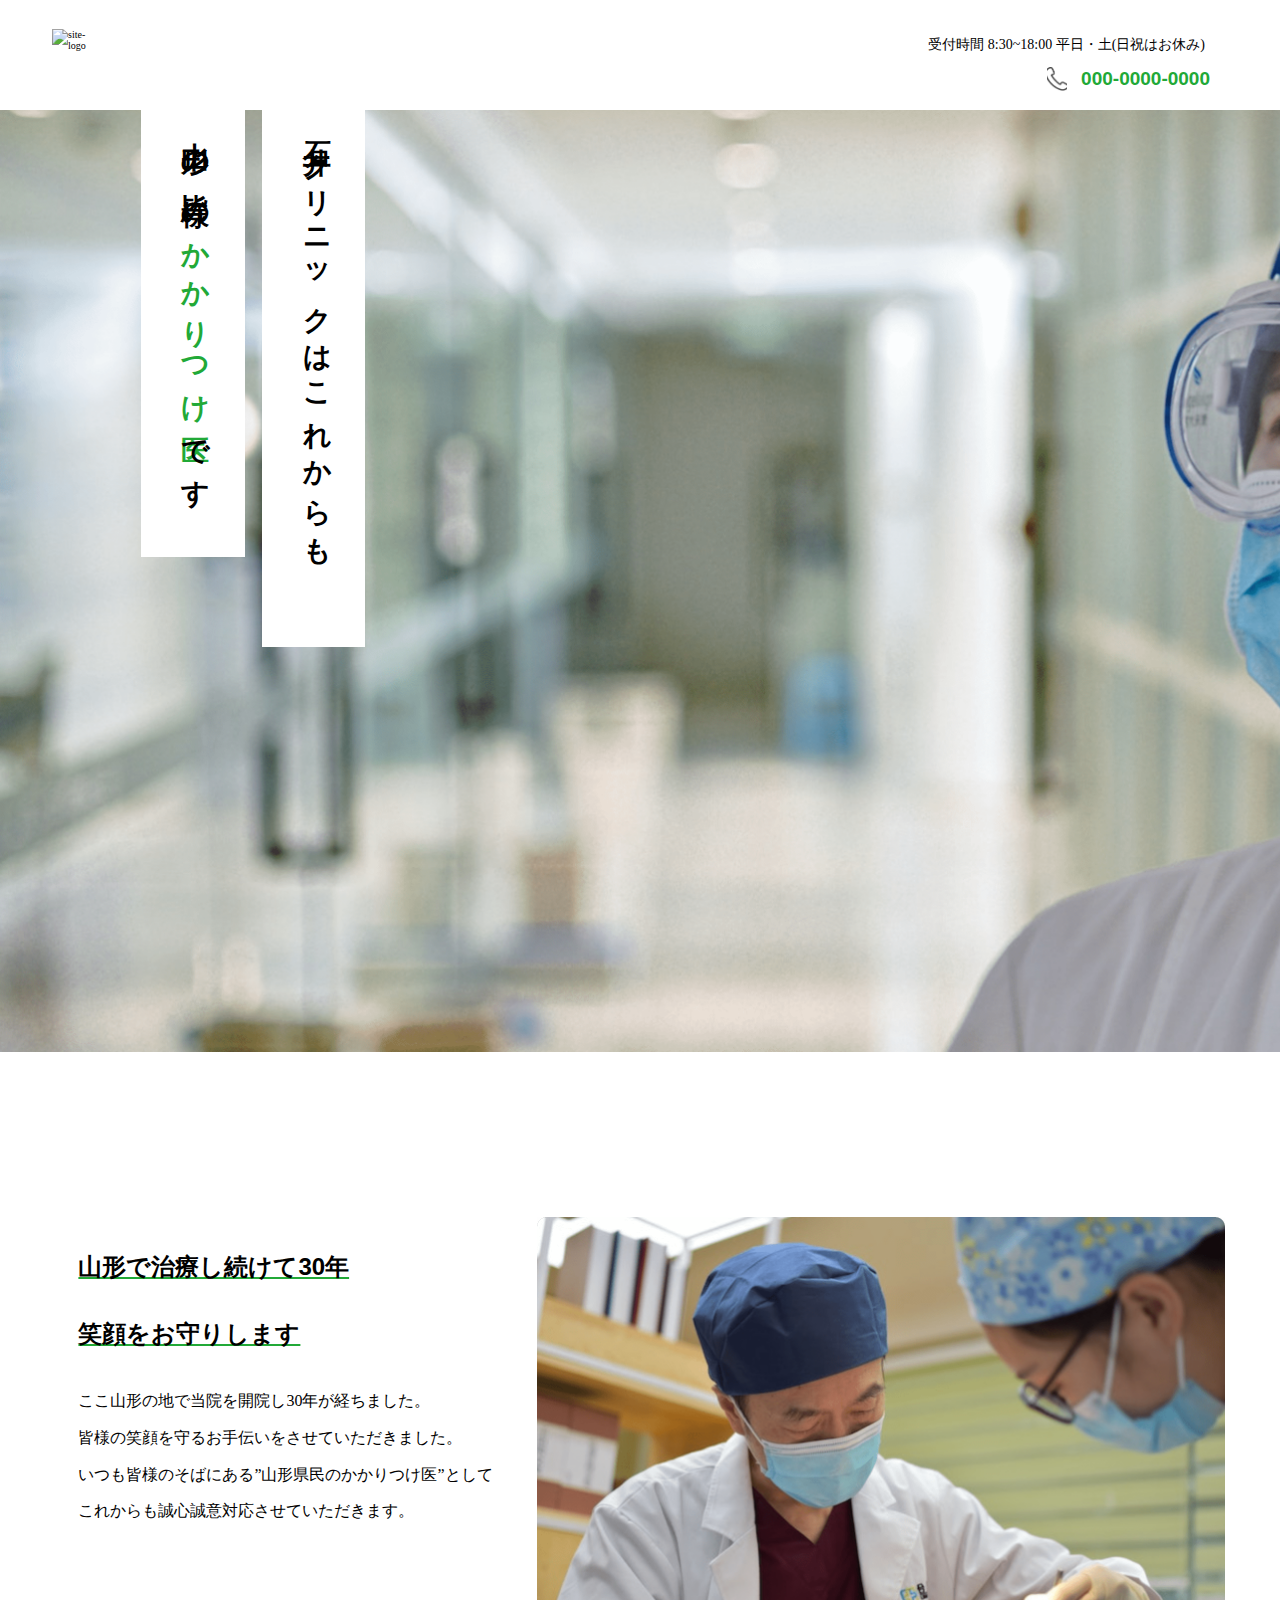
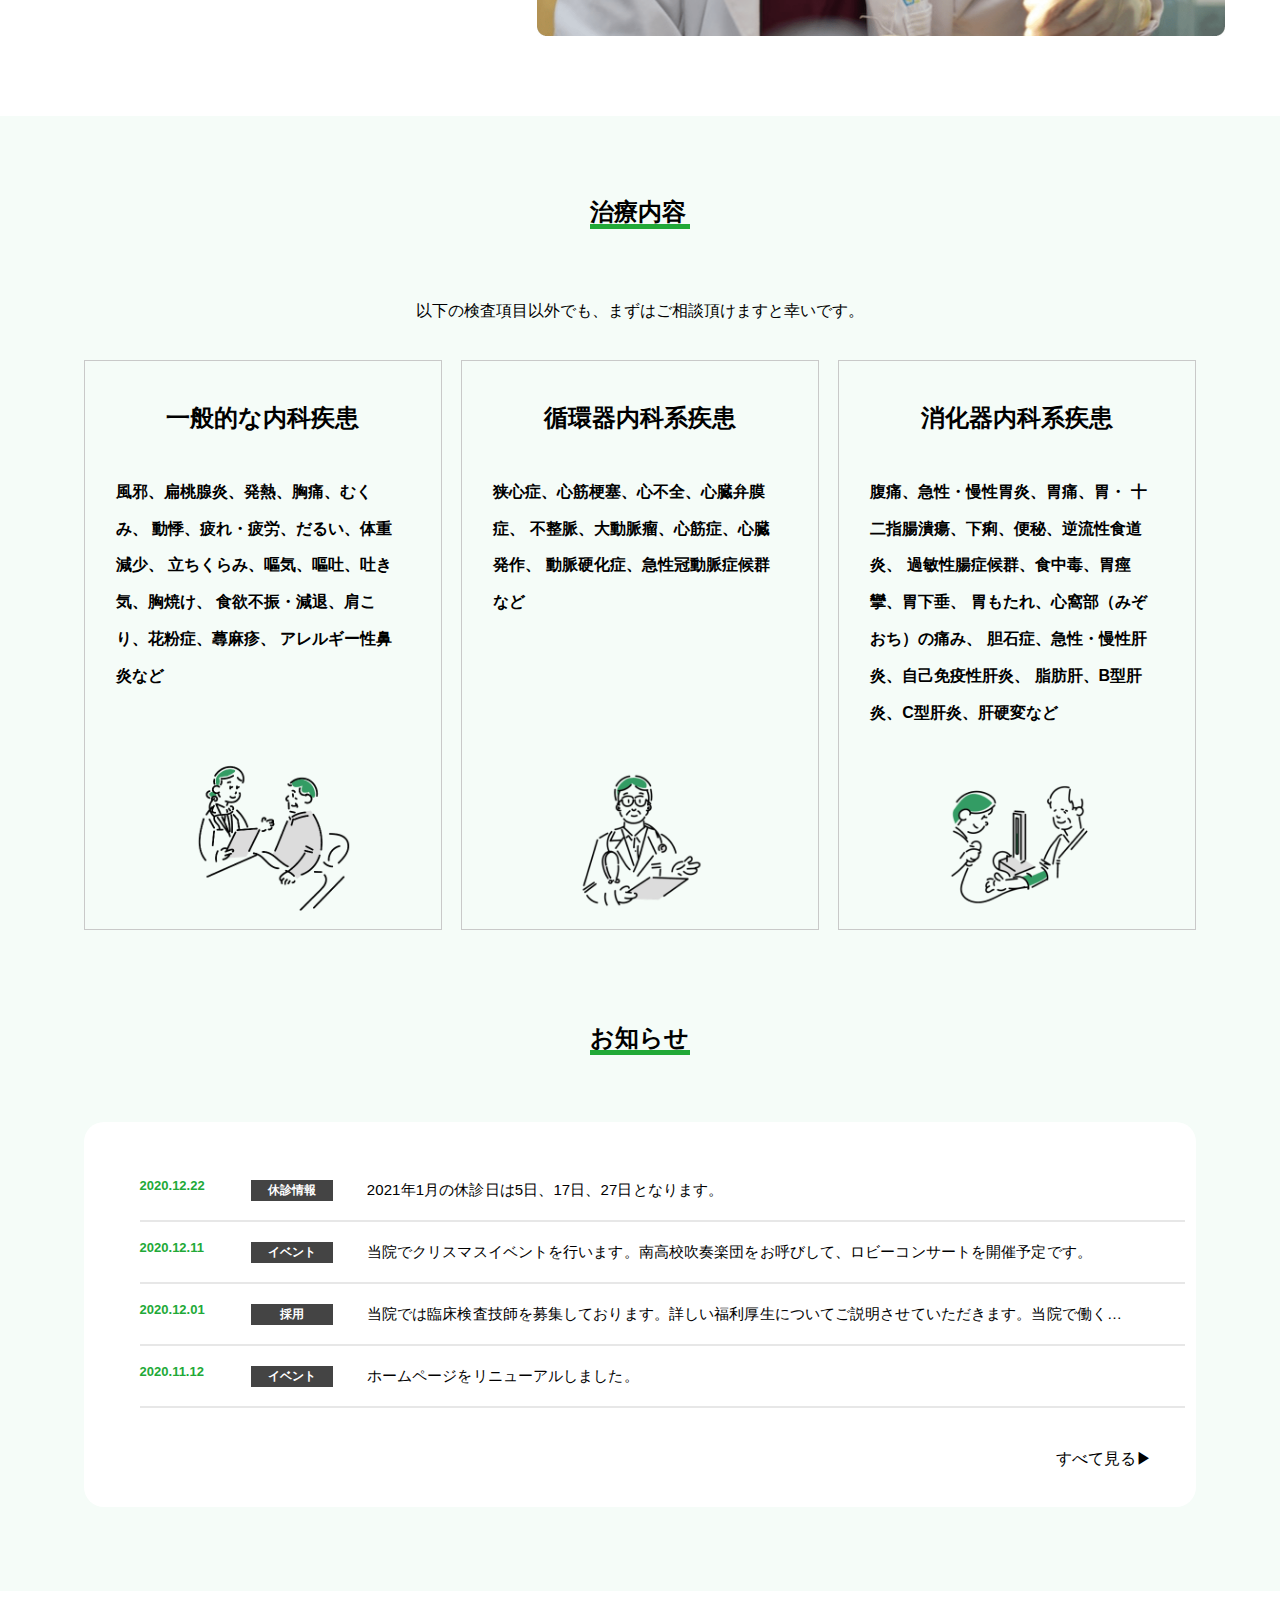
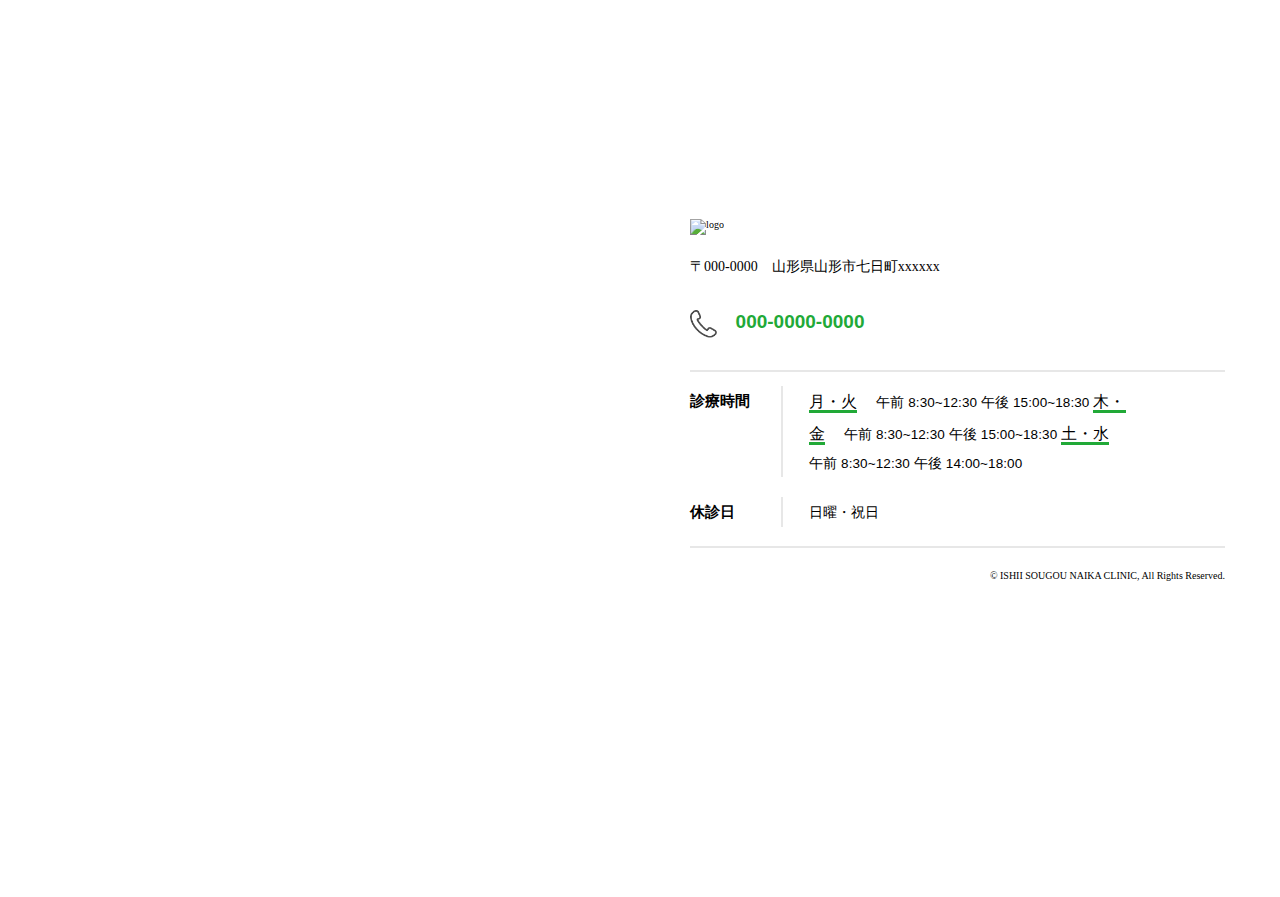
==== index.html @ 4d4de6ba "PCサイズ終了" ====
<!DOCTYPE html>
<html lang="ja" dir="ltl">
  <head>
    <link rel="stylesheet" href="css/style.css" />
    <link
      rel="stylesheet"
      type="text/css"
      href="https://cdnjs.cloudflare.com/ajax/libs/slick-carousel/1.9.0/slick.css"
    />
    <link
      rel="stylesheet"
      href="https://cdnjs.cloudflare.com/ajax/libs/slick-carousel/1.9.0/slick-theme.css"
    />
    <link rel="icon" href="画像/img/favicon.ico" id="favicon" />
    <meta charset="UTF-8" />
    <meta http-equiv="X-UA-Compatible" content="IE=edge" />
    <meta name="format-detection" content="telephone=no" />
    <meta name="viewport" content="width=device-width, initial-scale=1.0" />
    <meta name="robots" content="noindex , nofollow" />
    <title>Front_page</title>
  </head>
  <body>
    <header class="l-header">
      <div class="l-header__inner">
        <a href="#">
          <img src="画像/img/グループ 1.png" alt="site-logo" />
        </a>
        <div class="l-header__connect">
          <p>受付時間 8:30~18:00 平日・土(日祝はお休み)</p>
          <div class="l-header__connect-tel">
            <img src="画像/img/受話器の線画アイコン.png" alt="telアイコン" />
            <h4 class="u-fsg">000-0000-0000</h4>
          </div>
        </div>
      </div>
    </header>
    <main>
      <div class="l-contents">
        <div class="p-fv">
          <h1>石井クリニックはこれからも</h1>
          <h1>山形の皆様の<span class="u-fsg">かかりつけ医</span>です</h1>
        </div>
        <article class="p-article__2colum f-wrapper">
          <div class="p-article__2colum-left">
            <h2 class="u-fsug">山形で治療し続けて30年</h2>
            <h2 class="u-fsug">笑顔をお守りします</h2>
            <p>
              ここ山形の地で当院を開院し30年が経ちました。<br />
              皆様の笑顔を守るお手伝いをさせていただきました。<br />
              いつも皆様のそばにある”山形県民のかかりつけ医”として<br />
              これからも誠心誠意対応させていただきます。
            </p>
          </div>
          <div class="p-article__2colum-right">
            <img src="画像/img/belief.png" alt="belief" />
          </div>
        </article>
        <div class="p-article__bg">
          <article class="p-article__about f-wrapper">
            <h3>治療内容</h3>
            <p>以下の検査項目以外でも、まずはご相談頂けますと幸いです。</p>
            <ul class="p-article__about-3colum">
              <li class="p-article__about-3colum1">
                <h3>一般的な内科疾患</h3>
                <p>
                  風邪、扁桃腺炎、発熱、胸痛、むくみ、
                  動悸、疲れ・疲労、だるい、体重減少、
                  立ちくらみ、嘔気、嘔吐、吐き気、胸焼け、
                  食欲不振・減退、肩こり、花粉症、蕁麻疹、 アレルギー性鼻炎など
                </p>
                <img src="画像/img/g0108.png" alt="g0092" />
              </li>
              <li class="p-article__about-3colum1">
                <h3>循環器内科系疾患</h3>
                <p>
                  狭心症、心筋梗塞、心不全、心臓弁膜症、
                  不整脈、大動脈瘤、心筋症、心臓発作、
                  動脈硬化症、急性冠動脈症候群など
                </p>
                <img src="画像/img/g0099.png" alt="g0099" />
              </li>
              <li class="p-article__about-3colum1">
                <h3>消化器内科系疾患</h3>
                <p>
                  腹痛、急性・慢性胃炎、胃痛、胃・
                  十二指腸潰瘍、下痢、便秘、逆流性食道炎、
                  過敏性腸症候群、食中毒、胃痙攣、胃下垂、
                  胃もたれ、心窩部（みぞおち）の痛み、
                  胆石症、急性・慢性肝炎、自己免疫性肝炎、
                  脂肪肝、B型肝炎、C型肝炎、肝硬変など
                </p>
                <img src="画像/img/g0092.png" alt="g0108" />
              </li>
            </ul>
          </article>
          <article class="p-article__news f-wrapper">
            <h3>お知らせ</h3>
            <div class="p-article__news-cel">
              <dl>
                <dt class="u-fsg">2020.12.22</dt>
                <dd>
                  <div class="c-button">休診情報</div>
                  2021年1月の休診日は5日、17日、27日となります。
                </dd>
                <dt class="u-fsg">2020.12.11</dt>
                <dd>
                  <div class="c-button">イベント</div>
                  当院でクリスマスイベントを行います。南高校吹奏楽団をお呼びして、ロビーコンサートを開催予定です。
                </dd>
                <dt class="u-fsg">2020.12.01</dt>
                <dd>
                  <div class="c-button">採用</div>
                  当院では臨床検査技師を募集しております。詳しい福利厚生についてご説明させていただきます。当院で働く…
                </dd>
                <dt class="u-fsg">2020.11.12</dt>
                <dd>
                  <div class="c-button">イベント</div>
                  ホームページをリニューアルしました。
                </dd>
              </dl>
              <p>すべて見る▶︎</p>
            </div>
          </article>
        </div>
        <article class="p-article__add f-wrapper">
          <iframe
            src="https://www.google.com/maps/embed?pb=!1m10!1m8!1m3!1d820714.912737748!2d137.8772847849335!3d36.53198159340246!3m2!1i1024!2i768!4f13.1!5e0!3m2!1sja!2sjp!4v1663464127032!5m2!1sja!2sjp"
            width="600"
            height="450"
            style="border: 0"
            allowfullscreen=""
            loading="lazy"
            referrerpolicy="no-referrer-when-downgrade"
          ></iframe>
          <div class="p-article__add-right">
            <img src="画像/img/グループ 2.png" alt="logo" />
            <div class="p-article__add-right__1">
              <p>〒000-0000</p>
              <p>山形県山形市七日町xxxxxx</p>
            </div>
            <div class="p-article__add-right__tel">
              <img src="画像/img/受話器の線画アイコン.png" alt="telアイコン" />
              <h4 class="u-fsg">000-0000-0000</h4>
            </div>
            <dl class="p-article__add-right__open">
              <dt>診療時間</dt>
              <dd>
                <span class="u-fsug2">月・火</span>
                午前 8:30~12:30 午後 15:00~18:30

                <span class="u-fsug2">木・金</span>
                午前 8:30~12:30 午後 15:00~18:30

                <span class="u-fsug2">土・水</span>
                午前 8:30~12:30 午後 14:00~18:00
              </dd>

              <dt>休診日</dt>
              <dd>日曜・祝日</dd>
            </dl>
            <p>© ISHII SOUGOU NAIKA CLINIC, All Rights Reserved.</p>
          </div>
        </article>
      </div>
    </main>
    <script src="js/jquery-3.6.0.js"></script>
    <script src="js/style.js"></script>
  </body>
</html>
---- css/style.css ----
@charset "UTF-8";
body {
  background-color: #fff;
  list-style: none;
}
body img {
  width: 100%;
  object-fit: cover;
}
body li {
  font-size: 1.6rem;
  line-height: 1.1875;
  letter-spacing: 0em;
  font-weight: bold;
  font-family: "Noto Sans JP", sans-serif;
}
body a {
  color: black;
}
body h1 {
  font-size: 2.8rem;
  line-height: 1.2142857143;
  letter-spacing: 0.23em;
  font-family: "Noto Sans JP", sans-serif;
  font-weight: bold;
  writing-mode: vertical-rl;
  background-color: #fff;
}
body h2 {
  font-size: 2.4rem;
  line-height: 1.2083333333;
  letter-spacing: 0em;
  font-family: "Noto Sans JP", sans-serif;
  font-weight: bold;
}
body h3 {
  font-size: 2.4rem;
  line-height: 1;
  letter-spacing: 0em;
  font-family: "Noto Sans JP", sans-serif;
}
body h4 {
  font-size: 1.9rem;
  line-height: 1.2631578947;
  letter-spacing: 0em;
  font-family: "Noto Sans JP", sans-serif;
}
body h5 {
  font-size: 1.6rem;
  line-height: 1.875;
  letter-spacing: 0.004em;
  font-weight: bold;
  font-family: "Noto Sans JP", sans-serif;
  color: white;
}
body time {
  font-size: 1.3rem;
  line-height: 1.3846153846;
  letter-spacing: 0em;
}
body p {
  font-size: 1.6rem;
  line-height: 2;
  letter-spacing: 0em;
}
body dt {
  font-size: 1.3rem;
  line-height: 4;
  letter-spacing: 0em;
  font-weight: bold;
  font-family: "Noto Sans JP", sans-serif;
}
body dd {
  font-size: 1.5rem;
  line-height: 4;
  letter-spacing: 0.007em;
  font-family: "Noto Sans JP", sans-serif;
}
body label {
  font-size: 1.6rem;
  line-height: 5.875;
  letter-spacing: 0.004em;
  line-height: 1;
}

html {
  font-size: 62.5% !important;
}

html,
body,
div,
span,
object,
iframe,
h1,
h2,
h3,
h4,
h5,
h6,
p,
blockquote,
pre,
abbr,
address,
cite,
code,
del,
dfn,
em,
img,
ins,
kbd,
q,
samp,
small,
strong,
sub,
sup,
var,
b,
i,
dl,
dt,
dd,
ol,
ul,
li,
fieldset,
form,
label,
legend,
table,
caption,
tbody,
tfoot,
thead,
tr,
th,
td,
article,
aside,
canvas,
details,
figcaption,
figure,
footer,
header,
hgroup,
menu,
nav,
section,
summary,
time,
mark,
audio,
video {
  margin: 0;
  padding: 0;
  border: 0;
  outline: 0;
  font-size: 100%;
  vertical-align: baseline;
}

article,
aside,
details,
figcaption,
figure,
footer,
header,
hgroup,
menu,
nav,
section {
  display: block;
}

nav ul {
  list-style: none;
}

blockquote,
q {
  quotes: none;
}

blockquote:before,
blockquote:after {
  content: "";
  content: none;
}

q:before,
q:after {
  content: "";
  content: none;
}

a {
  margin: 0;
  padding: 0;
  font-size: 100%;
  vertical-align: baseline;
  background: transparent;
}

/* change colors to suit your needs */
ins {
  background-color: #ff9;
  color: #000;
  text-decoration: none;
}

/* change colors to suit your needs */
mark {
  background-color: #ff9;
  color: #000;
  font-style: italic;
  font-weight: bold;
}

del {
  text-decoration: line-through;
}

abbr[title],
dfn[title] {
  border-bottom: 1px dotted;
  cursor: help;
}

table {
  border-collapse: collapse;
  border-spacing: 0;
}

/* change border color to suit your needs */
hr {
  display: block;
  height: 1px;
  border: 0;
  border-top: 1px solid #cccccc;
  margin: 1em 0;
  padding: 0;
}

input,
select {
  vertical-align: middle;
}

* {
  list-style-type: none;
  text-decoration: none;
}

.f-wrapper {
  max-width: 1170px;
  margin: 0 auto;
}

.l-footer {
  width: 100%;
  background-color: #333;
  padding: 35px 0 40px 0px;
}
.l-footer p {
  font-size: 1.4rem;
  font-family: "Noto Sans JP", sans-serif;
  color: white;
  text-align: center;
  line-height: 0.8;
  letter-spacing: 0.02em;
}

.l-header {
  width: 100%;
  background-color: #fff;
}
.l-header__inner {
  max-width: 1180px;
  margin: 19px auto;
  display: flex;
  justify-content: space-between;
}
.l-header__inner img {
  width: 50%;
  margin: 10px 4%;
}
.l-header__connect {
  margin-top: 12px;
  margin-right: 20px;
}
.l-header__connect p {
  font-size: 1.4rem;
  margin-right: 5px;
}
.l-header__connect-tel {
  display: flex;
  justify-content: flex-end;
  margin-top: 8px;
}
.l-header__connect-tel img {
  width: 7%;
  margin: 0 5% 0 0;
}

.p-article__2colum {
  display: flex;
  margin-top: 165px;
}
.p-article__2colum-left {
  width: 40%;
  margin-left: 2%;
  margin-top: 35px;
}
.p-article__2colum-left h2:nth-of-type(2) {
  margin-top: 38px;
}
.p-article__2colum-left p {
  margin-top: 35px;
  line-height: 2.3;
}
.p-article__2colum-right {
  width: 60%;
}
.p-article__bg {
  background: #f5fcf8;
  padding: 84px;
  margin-top: 78px;
}
.p-article__about > h3 {
  border-bottom: 5px solid #21a937;
  width: 100px;
  margin: 0 auto;
}
.p-article__about > p {
  text-align: center;
  margin-top: 66px;
}
.p-article__about-3colum {
  display: flex;
  justify-content: space-between;
  margin-top: 33px;
}
.p-article__about-3colum1 {
  width: 32%;
  border: 1px solid #c9c9c9;
  display: flex;
  flex-direction: column;
}
.p-article__about-3colum1 > h3 {
  text-align: center;
  margin-top: 45px;
}
.p-article__about-3colum1 > p {
  line-height: 2.3;
  font-size: 1.6rem;
  margin: 44px 38px 20px 31px;
}
.p-article__about-3colum1 > img {
  width: 50%;
  margin: auto;
  align-items: flex-end;
  margin-bottom: 0;
}
.p-article__news {
  margin-top: 96px;
}
.p-article__news > h3 {
  border-bottom: 5px solid #21a937;
  width: 100px;
  margin: 0 auto;
}
.p-article__news-cel {
  background: #fff;
  border-radius: 20px;
}
.p-article__news-cel dl {
  display: flex;
  flex-wrap: wrap;
  margin-top: 67px;
  padding: 38px 0 35px;
}
.p-article__news-cel dt {
  width: 10%;
  margin-left: 5%;
  border-bottom: 2px solid #e7e7e7;
}
.p-article__news-cel dd {
  width: 84%;
  display: flex;
  flex-wrap: wrap;
  border-bottom: 2px solid #e7e7e7;
}
.p-article__news-cel p {
  text-align: end;
  margin-right: 4%;
  padding-bottom: 32px;
}
.p-article__add {
  padding: 228px 0;
  display: flex;
}
.p-article__add-left {
  width: 50%;
}
.p-article__add-right {
  margin-left: 4.4%;
  width: 47%;
}
.p-article__add-right > p {
  font-size: 1rem;
  text-align: end;
  margin-top: 18px;
}
.p-article__add-right img {
  width: 52%;
}
.p-article__add-right__1 {
  display: flex;
  margin-top: 18px;
}
.p-article__add-right__1 p {
  font-size: 1.4rem;
}
.p-article__add-right__1 p:nth-of-type(2) {
  margin-left: 14px;
}
.p-article__add-right__tel {
  display: flex;
  margin-top: 29px;
}
.p-article__add-right__tel img {
  width: 5%;
  margin: 0 3.5% 0 0;
}
.p-article__add-right__open {
  display: flex;
  flex-wrap: wrap;
  margin-top: 32px;
  padding: 14px 0 19px 0;
  border-top: 2px solid #e7e7e7;
  border-bottom: 2px solid #e7e7e7;
}
.p-article__add-right__open dt {
  width: 17%;
  font-size: 1.5rem;
  line-height: 2;
  border-right: 2px solid #e7e7e7;
}
.p-article__add-right__open dt:nth-of-type(2) {
  margin-top: 20px;
}
.p-article__add-right__open dd {
  width: 62%;
  line-height: 2;
  flex-wrap: wrap;
  font-size: 1.35rem;
  margin-left: 26px;
}
.p-article__add-right__open dd > span {
  margin-right: 15px;
}
.p-article__add-right__open dd:nth-of-type(2) {
  margin-top: 22px;
  margin-left: 26px;
}

.no_scroll {
  overflow: hidden;
}

.p-mask {
  display: none;
}

.open1 {
  display: block;
  position: fixed;
  top: 0;
  left: 0;
  width: 100%;
  height: 100%;
  background: #000;
  opacity: 0.9;
  z-index: 10;
  cursor: pointer;
  overflow-y: hidden;
}

.p-nav-list {
  display: flex;
}
.p-nav-list-item1 {
  margin-right: 17px;
}
.p-nav-list-item1:nth-of-type(3) {
  margin-right: 0;
}

.p-sns {
  display: flex;
}
@media (max-width: 768px) {
  .p-sns {
    margin-top: 44px;
    margin-left: 39px;
  }
}
@media (max-width: 768px) {
  .p-sns {
    margin-left: 0px;
  }
}
.p-sns > :nth-child(1) {
  margin-right: 20px;
}
.p-sns > :nth-child(2) {
  margin-right: 27px;
}

.p-fv {
  height: 942px;
  background-image: url(../画像/img/fv.png);
  background-size: cover;
  background-repeat: no-repeat;
}
.p-fv h1:nth-of-type(1) {
  position: absolute;
  top: 10.5%;
  left: 20.5%;
  padding: 25px 32px 92px 37px;
}
.p-fv h1:nth-of-type(2) {
  position: absolute;
  top: 10.5%;
  left: 11%;
  padding: 25px 33px 59px 37px;
}
.p-fv h5 {
  text-align: center;
  color: white;
  padding-left: 30px;
}

.p-top {
  height: 450px;
  position: relative;
}
@media (max-width: 768px) {
  .p-top {
    height: 360px;
  }
}
.p-top img {
  position: absolute;
  width: 100%;
  height: 100%;
}
.p-top h1 {
  font-style: italic;
  position: absolute;
  z-index: 2;
  top: 50%;
  left: 50%;
  transform: translate(-50%, -50%);
}
@media (max-width: 768px) {
  .p-top h1 {
    top: 54%;
  }
}

input,
textarea {
  resize: none;
  appearance: none;
  outline: none;
}

#c-form {
  width: 100%;
  height: 35px;
  margin-top: 8px;
}
@media (max-width: 768px) {
  #c-form {
    height: 41px;
    margin-top: 7px;
  }
}
#c-form-content {
  margin-top: 8px;
  width: 100%;
  height: 205px;
}
@media (max-width: 768px) {
  #c-form-content {
    height: 173px;
  }
}
@media (max-width: 599px) {
  #c-form-content {
    height: 200px;
  }
}
#c-form_check2 {
  border: 1px solid #333;
  margin-right: 8px;
  width: 18px;
  height: 18px;
  vertical-align: -3px;
}
#c-form_check2:checked {
  background-color: #333;
  border: 4px solid #fff;
  box-shadow: 0 0 0 1px #333;
}

.c-form__title {
  display: flex;
}
.c-form__title p {
  text-align: center;
}
.c-form__input {
  margin: 0px auto;
  margin-top: 56px;
  max-width: 700px;
  padding-right: 11px;
}
@media (max-width: 768px) {
  .c-form__input {
    margin-top: 0;
  }
}
@media (max-width: 599px) {
  .c-form__input {
    margin-top: 55px;
  }
}
.c-form__name1 {
  margin-top: 42px;
}
@media (max-width: 768px) {
  .c-form__name1 {
    margin-top: 39px;
  }
}
.c-form__name2 {
  margin-top: 44px;
}
@media (max-width: 768px) {
  .c-form__name2 {
    margin-top: 38px;
  }
}
.c-form__phone {
  margin-top: 43px;
}
@media (max-width: 768px) {
  .c-form__phone {
    margin-top: 42px;
  }
}
.c-form__email {
  margin-top: 46px;
}
@media (max-width: 768px) {
  .c-form__email {
    margin-top: 39px;
  }
}
.c-form__content {
  margin-top: 44px;
  margin-bottom: 30px;
}
@media (max-width: 768px) {
  .c-form__content {
    margin-top: 39px;
  }
}
.c-form__button {
  text-align: center;
  background-color: #000000;
  color: #fff;
  padding: 0 60px;
  margin: 12px auto;
  margin: 6px auto;
  cursor: pointer;
  border: none;
  font-size: 19px;
  font-family: "Noto Sans JP", sans-serif;
  font-weight: bold;
  margin-bottom: 105px;
}
@media (max-width: 768px) {
  .c-form__button {
    padding: 4px 66px;
    margin: 6px auto;
    margin-bottom: 176px;
  }
}
@media (max-width: 599px) {
  .c-form__button {
    margin-bottom: 65px;
  }
}

.c-button {
  color: #fff;
  background-color: #444444;
  width: 82px;
  margin: auto 0;
  margin-right: 34px;
  line-height: 1.75;
  font-size: 1.2rem;
  display: block;
  text-align: center;
  font-weight: bold;
  text-align: center;
  cursor: pointer;
}

#c-BTN1.active {
  transform: rotate(360deg);
  transition: all 0.9s;
  margin-top: 30px;
  z-index: 99;
}
#c-BTN1.active span:nth-of-type(1) {
  top: -10px;
  transform: translateY(15px) rotate(-45deg);
  background-color: #fff;
}
#c-BTN1.active span:nth-of-type(2) {
  display: none;
}
#c-BTN1.active span:nth-of-type(3) {
  top: 20px;
  transform: translateY(-15px) rotate(45deg);
  background-color: #fff;
}

.c-ham-btn {
  color: #fff;
  position: absolute;
  width: 85px;
  height: 50px;
  z-index: 9999;
  cursor: pointer;
  margin-top: 20px;
  right: 5%;
  margin-right: 3%;
  padding: 0 17px 0 0;
}
@media (max-width: 768px) {
  .c-ham-btn {
    display: flex;
  }
}
.c-ham-btn span {
  position: absolute;
  left: 66px;
  width: 25px;
  height: 2px;
  transition: all 0.4s;
  background-color: #fff;
}
.c-ham-btn span:nth-of-type(1) {
  top: 0px;
}
.c-ham-btn span:nth-of-type(2) {
  top: 5px;
}
.c-ham-btn span:nth-of-type(3) {
  top: 10px;
}

.c-gmap {
  width: 100% !important;
  height: 360px;
  margin-top: 37px;
}
@media (max-width: 768px) {
  .c-gmap {
    height: 230px;
    padding: 10px 0px 0 0px;
    margin-bottom: 26px;
  }
}
@media (max-width: 599px) {
  .c-gmap {
    height: 484px;
    padding: 10px 0px 0 0px;
    margin-bottom: 32px;
  }
}

.c-pagenation {
  justify-content: center;
  display: flex;
  margin: -5px;
}
.c-pagenation li {
  padding: 0 20px;
  font-family: "Noto Sans JP", sans-serif;
  font-size: 14px;
  line-height: 1.5;
  letter-spacing: 0em;
}

.c-mark {
  font-size: 1.2rem;
  letter-spacing: 0.04em;
  width: 34px;
  background-color: #525252;
  color: #fff;
  font-size: 1.2rem;
  margin-left: 10px;
}

.c-policy {
  width: 100%;
}
.c-policy p {
  font-size: 1.6rem;
  line-height: 1.5;
  letter-spacing: 0.04em;
  overflow-y: scroll;
  border: 1px solid #333;
  height: 252px;
  margin-top: 6px;
}
@media (max-width: 768px) {
  .c-policy p {
    height: 179px;
  }
}
@media (max-width: 599px) {
  .c-policy p {
    height: 226px;
  }
}

.c-check {
  display: flex;
  margin-top: 11px;
  margin-left: 12px;
}
@media (max-width: 768px) {
  .c-check {
    margin-top: 4px;
    flex-direction: column;
  }
}
@media (max-width: 599px) {
  .c-check {
    margin-top: 0px;
    flex-direction: column;
  }
}
.c-check label {
  margin-top: 11px;
  margin-right: 50px;
}
@media (max-width: 599px) {
  .c-check label {
    margin-top: 6px;
  }
}
.c-check__select {
  width: 20px;
  height: 20px;
  border: solid 1px #333;
  border-radius: 50%;
  vertical-align: -4px;
  margin: 8px 10px 0 0;
}
.c-check__select:checked {
  background-color: #333;
  border: 4px solid #fff;
  box-shadow: 0 0 0 1px #333;
}
.c-check__select:hover {
  cursor: pointer;
}

.ECM_CheckboxInput {
  padding: 5% 25%;
  display: flex;
  align-items: center;
  text-align: center;
  cursor: pointer;
}
@media (max-width: 768px) {
  .ECM_CheckboxInput {
    padding: 5% 4%;
    text-align: start;
  }
}

.ECM_CheckboxInput-Input {
  margin: 0;
  width: 0;
  opacity: 0;
}

.ECM_CheckboxInput:hover > .ECM_CheckboxInput-DummyInput {
  background: #dddddd !important;
  border: solid 2px #333333;
}

.ECM_CheckboxInput-Input:focus + .ECM_CheckboxInput-DummyInput {
  background: #dddddd !important;
  border: solid 2px #333333;
}

.ECM_CheckboxInput-Input:checked + .ECM_CheckboxInput-DummyInput {
  border: solid 2px #333333;
  background: #ffffff;
}

.ECM_CheckboxInput-Input:checked + .ECM_CheckboxInput-DummyInput::before {
  content: "";
  display: block;
  position: absolute;
  top: 0;
  left: 0;
  width: 100%;
  height: 100%;
  background: url("[data-uri]") no-repeat center;
  background-size: contain;
}

.ECM_CheckboxInput-DummyInput {
  position: relative;
  top: 0;
  left: 0;
  display: block;
  width: 18px;
  height: 18px;
  border: solid 2px #888888;
  background: #ffffff;
  border-radius: 4px;
}

.ECM_CheckboxInput-LabelText {
  margin-left: 12px;
  display: block;
  font-size: 18px;
}

@media (max-width: 768px) {
  .u-mg-1 {
    margin-left: 15px;
    margin-top: 111px;
    padding-left: 0px !important;
  }
}
.u-mg-2 {
  margin-left: 20px;
  margin-top: 410px;
}
@media (max-width: 768px) {
  .u-mg-3 {
    margin-top: 80px;
    margin-bottom: 0;
  }
}
.u-mg-4 {
  margin-top: 110px;
  margin-left: 30px;
  margin-bottom: 123px;
}
@media (max-width: 768px) {
  .u-mg-4 {
    margin-bottom: 0;
  }
}
.u-mg-5 {
  margin-top: 90px;
  padding-top: 0;
}

.slick-next {
  right: 0px !important;
}

.u-pd {
  padding: 25px 0 92px 118px;
}
@media (max-width: 768px) {
  .u-pd {
    padding: 63px 0 66px 16px;
  }
}

.u-fsg {
  color: #21a937;
}
.u-fsug {
  text-decoration: underline;
  text-decoration-color: #21a937;
}
.u-fsug2 {
  border-bottom: 3px solid #21a937;
  font-size: 1.6rem;
}/*# sourceMappingURL=style.css.map */
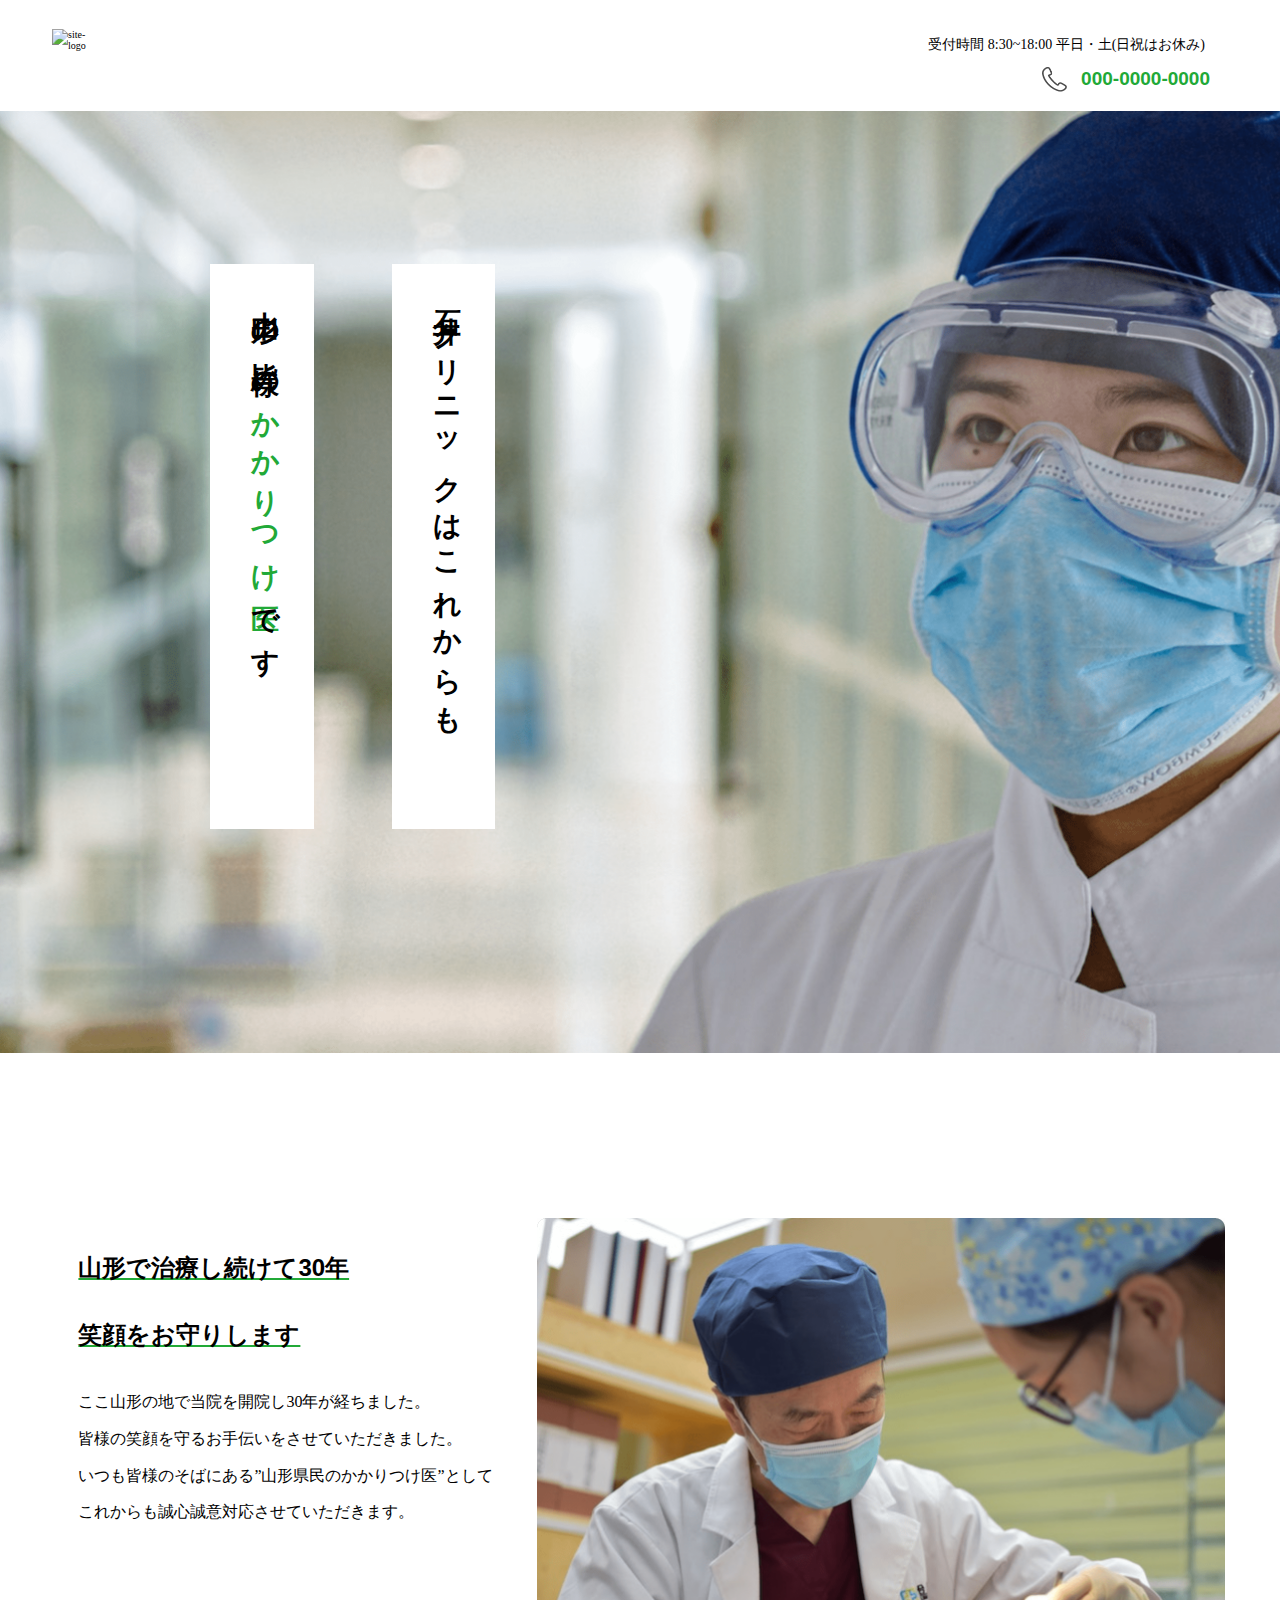
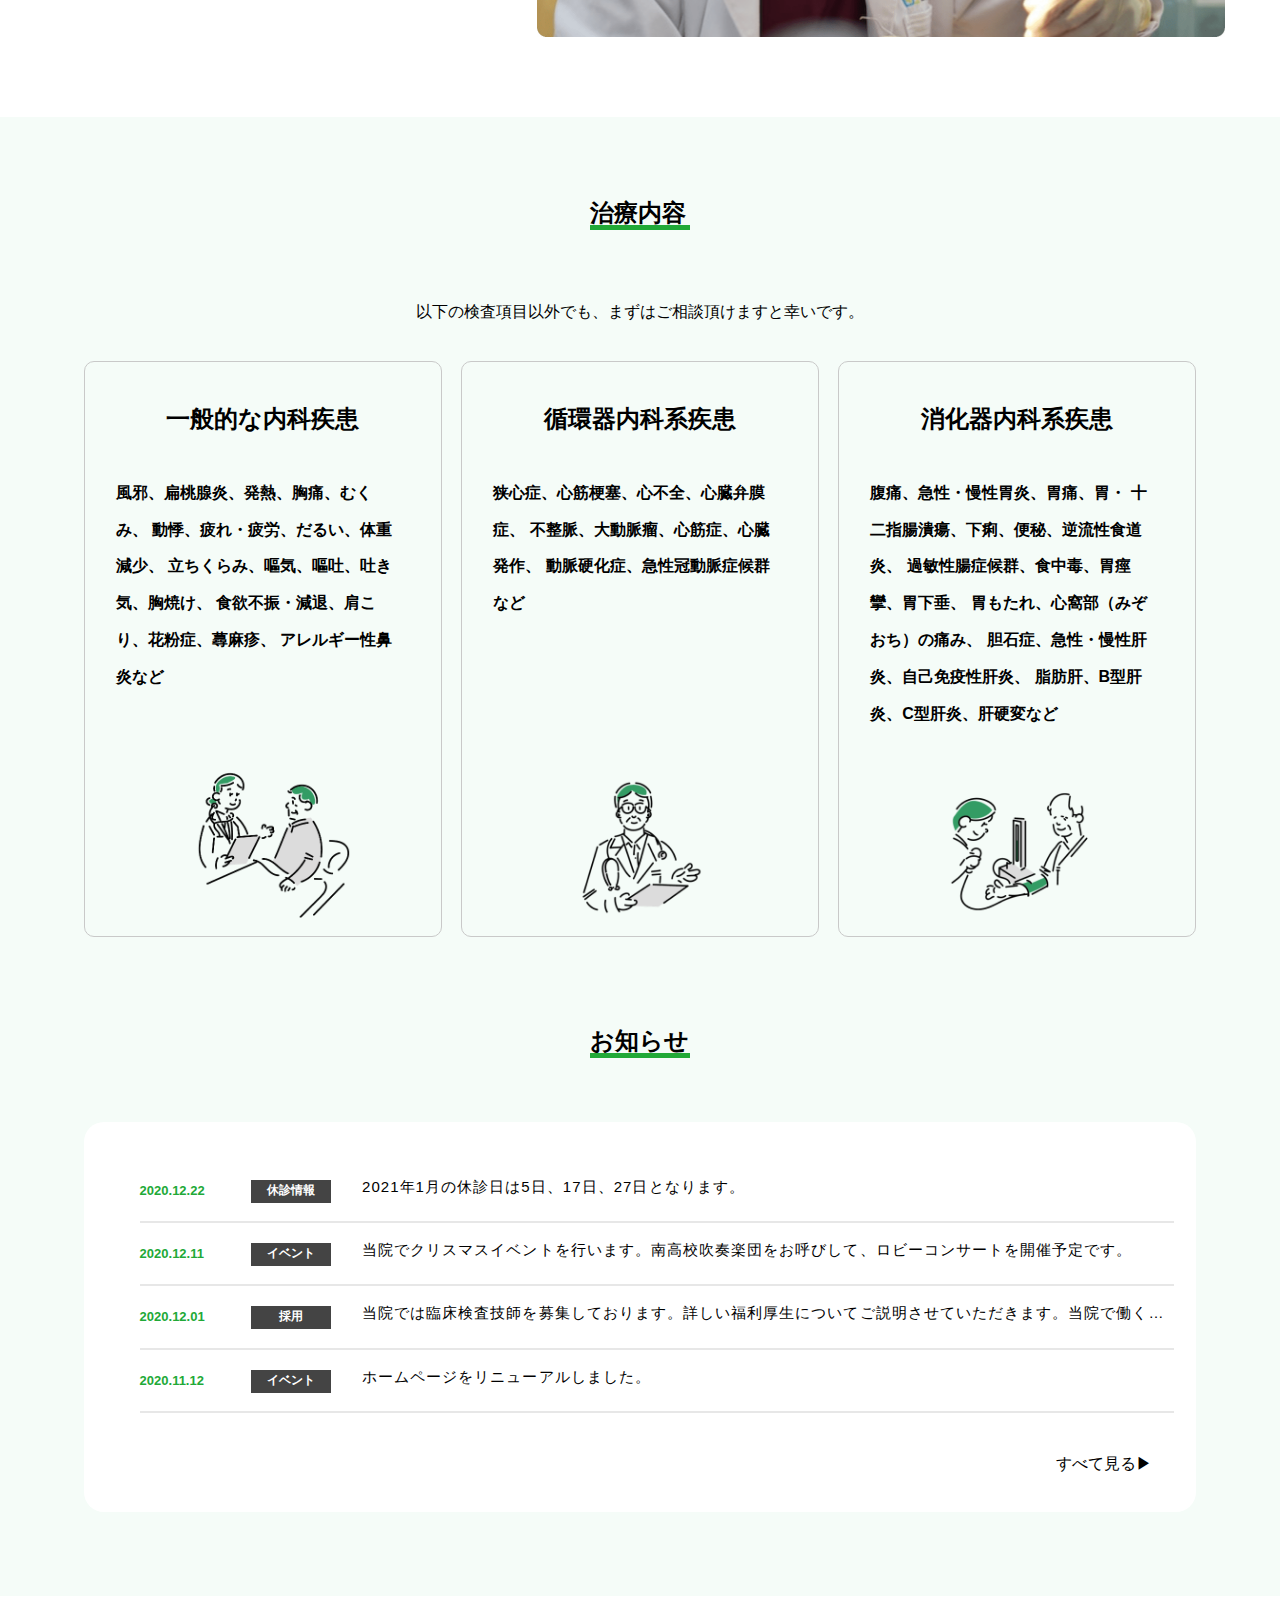
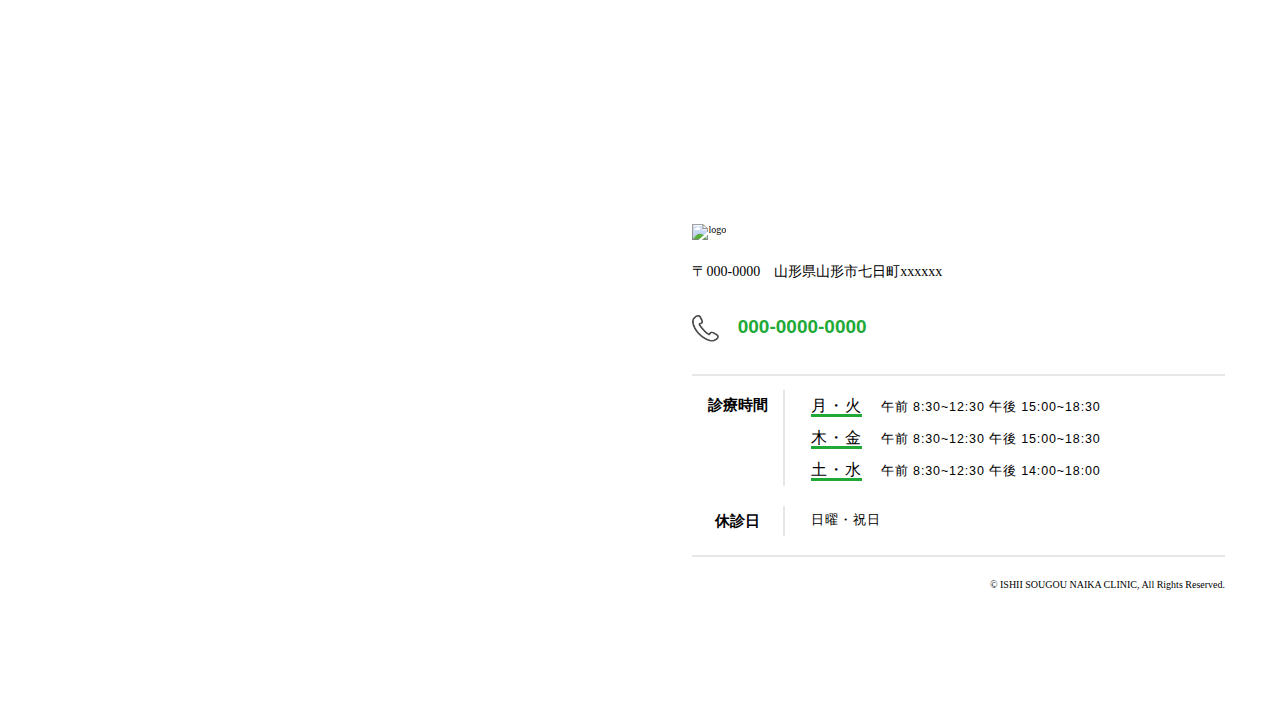
==== commit a1b2b26e: "軽量化" ====
--- a/index.html
+++ b/index.html
@@ -97,41 +97,49 @@
             <h3>お知らせ</h3>
             <div class="p-article__news-cel">
               <dl>
-                <dt class="u-fsg">2020.12.22</dt>
+                <dt class="u-fsg">
+                  2020.12.22
+                  <div class="c-button">休診情報</div>
+                </dt>
+                <dd>2021年1月の休診日は5日、17日、27日となります。</dd>
+                <dt class="u-fsg">
+                  2020.12.11
+                  <div class="c-button">イベント</div>
+                </dt>
                 <dd>
-                  <div class="c-button">休診情報</div>
-                  2021年1月の休診日は5日、17日、27日となります。
-                </dd>
-                <dt class="u-fsg">2020.12.11</dt>
-                <dd>
-                  <div class="c-button">イベント</div>
                   当院でクリスマスイベントを行います。南高校吹奏楽団をお呼びして、ロビーコンサートを開催予定です。
                 </dd>
-                <dt class="u-fsg">2020.12.01</dt>
+                <dt class="u-fsg">
+                  2020.12.01
+                  <div class="c-button">採用</div>
+                </dt>
                 <dd>
-                  <div class="c-button">採用</div>
                   当院では臨床検査技師を募集しております。詳しい福利厚生についてご説明させていただきます。当院で働く…
                 </dd>
-                <dt class="u-fsg">2020.11.12</dt>
-                <dd>
+                <dt class="u-fsg">
+                  2020.11.12
                   <div class="c-button">イベント</div>
-                  ホームページをリニューアルしました。
-                </dd>
+                </dt>
+                <dd>ホームページをリニューアルしました。</dd>
               </dl>
-              <p>すべて見る▶︎</p>
+              <a href="#"><p>すべて見る▶︎</p></a>
             </div>
           </article>
         </div>
         <article class="p-article__add f-wrapper">
-          <iframe
-            src="https://www.google.com/maps/embed?pb=!1m10!1m8!1m3!1d820714.912737748!2d137.8772847849335!3d36.53198159340246!3m2!1i1024!2i768!4f13.1!5e0!3m2!1sja!2sjp!4v1663464127032!5m2!1sja!2sjp"
-            width="600"
-            height="450"
-            style="border: 0"
-            allowfullscreen=""
-            loading="lazy"
-            referrerpolicy="no-referrer-when-downgrade"
-          ></iframe>
+          <div class="p-article__add-left">
+            <iframe
+              src="https://www.google.com/maps/embed?pb=!1m10!1m8!1m3!1d820714.912737748!2d137.8772847849335!3d36.53198159340246!3m2!1i1024!2i768!4f13.1!5e0!3m2!1sja!2sjp!4v1663464127032!5m2!1sja!2sjp"
+              class="c-gmap"
+              width="600"
+              height="450"
+              style="border: 0"
+              allowfullscreen=""
+              loading="lazy"
+              referrerpolicy="no-referrer-when-downgrade"
+            ></iframe>
+          </div>
+
           <div class="p-article__add-right">
             <img src="画像/img/グループ 2.png" alt="logo" />
             <div class="p-article__add-right__1">
@@ -146,13 +154,13 @@
               <dt>診療時間</dt>
               <dd>
                 <span class="u-fsug2">月・火</span>
-                午前 8:30~12:30 午後 15:00~18:30
+                午前 8:30~12:30 午後 15:00~18:30<br />
 
                 <span class="u-fsug2">木・金</span>
-                午前 8:30~12:30 午後 15:00~18:30
+                午前 8:30~12:30 午後 15:00~18:30<br />
 
                 <span class="u-fsug2">土・水</span>
-                午前 8:30~12:30 午後 14:00~18:00
+                午前 8:30~12:30 午後 14:00~18:00<br />
               </dd>
 
               <dt>休診日</dt>
--- a/css/style.css
+++ b/css/style.css
@@ -45,6 +45,11 @@
   letter-spacing: 0em;
   font-family: "Noto Sans JP", sans-serif;
 }
+@media (max-width: 599px) {
+  body h4 {
+    font-size: 3rem;
+  }
+}
 body h5 {
   font-size: 1.6rem;
   line-height: 1.875;
@@ -65,15 +70,15 @@
 }
 body dt {
   font-size: 1.3rem;
-  line-height: 4;
+  line-height: 1;
   letter-spacing: 0em;
   font-weight: bold;
   font-family: "Noto Sans JP", sans-serif;
 }
 body dd {
   font-size: 1.5rem;
-  line-height: 4;
-  letter-spacing: 0.007em;
+  line-height: 1;
+  letter-spacing: 0.07em;
   font-family: "Noto Sans JP", sans-serif;
 }
 body label {
@@ -286,10 +291,21 @@
   display: flex;
   justify-content: space-between;
 }
+@media (max-width: 599px) {
+  .l-header__inner {
+    flex-direction: column;
+    text-align: center;
+  }
+}
 .l-header__inner img {
   width: 50%;
   margin: 10px 4%;
 }
+@media (max-width: 599px) {
+  .l-header__inner img {
+    width: 75%;
+  }
+}
 .l-header__connect {
   margin-top: 12px;
   margin-right: 20px;
@@ -297,26 +313,64 @@
 .l-header__connect p {
   font-size: 1.4rem;
   margin-right: 5px;
+  white-space: nowrap;
+}
+@media (max-width: 599px) {
+  .l-header__connect p {
+    text-align: center;
+  }
 }
 .l-header__connect-tel {
   display: flex;
   justify-content: flex-end;
   margin-top: 8px;
 }
+@media (max-width: 599px) {
+  .l-header__connect-tel {
+    justify-content: center;
+  }
+}
 .l-header__connect-tel img {
-  width: 7%;
+  width: 25px;
+  height: 25px;
   margin: 0 5% 0 0;
 }
+@media (max-width: 599px) {
+  .l-header__connect-tel img {
+    width: 35px;
+    height: 35px;
+    margin: 0 2% 0 0;
+  }
+}
+@media (max-width: 599px) {
+  .l-header__connect-tel h4 {
+    margin: auto 0;
+    white-space: nowrap;
+  }
+}
 
 .p-article__2colum {
   display: flex;
   margin-top: 165px;
+}
+@media (max-width: 1025px) {
+  .p-article__2colum {
+    flex-direction: column;
+    margin-bottom: 165px;
+  }
 }
 .p-article__2colum-left {
   width: 40%;
   margin-left: 2%;
   margin-top: 35px;
 }
+@media (max-width: 1025px) {
+  .p-article__2colum-left {
+    width: 100%;
+    margin-left: 0;
+    text-align: center;
+  }
+}
 .p-article__2colum-left h2:nth-of-type(2) {
   margin-top: 38px;
 }
@@ -326,12 +380,24 @@
 }
 .p-article__2colum-right {
   width: 60%;
+}
+@media (max-width: 1025px) {
+  .p-article__2colum-right {
+    width: 100%;
+    text-align: center;
+    margin-top: 50px;
+  }
 }
 .p-article__bg {
   background: #f5fcf8;
   padding: 84px;
   margin-top: 78px;
 }
+@media (max-width: 599px) {
+  .p-article__bg {
+    padding: 4%;
+  }
+}
 .p-article__about > h3 {
   border-bottom: 5px solid #21a937;
   width: 100px;
@@ -346,11 +412,23 @@
   justify-content: space-between;
   margin-top: 33px;
 }
+@media (max-width: 1025px) {
+  .p-article__about-3colum {
+    flex-direction: column;
+  }
+}
 .p-article__about-3colum1 {
   width: 32%;
   border: 1px solid #c9c9c9;
   display: flex;
   flex-direction: column;
+  border-radius: 10px;
+}
+@media (max-width: 1025px) {
+  .p-article__about-3colum1 {
+    width: 100%;
+    margin-top: 40px;
+  }
 }
 .p-article__about-3colum1 > h3 {
   text-align: center;
@@ -359,7 +437,7 @@
 .p-article__about-3colum1 > p {
   line-height: 2.3;
   font-size: 1.6rem;
-  margin: 44px 38px 20px 31px;
+  margin: 44px 38px 26px 31px;
 }
 .p-article__about-3colum1 > img {
   width: 50%;
@@ -368,7 +446,7 @@
   margin-bottom: 0;
 }
 .p-article__news {
-  margin-top: 96px;
+  margin-top: 92px;
 }
 .p-article__news > h3 {
   border-bottom: 5px solid #21a937;
@@ -378,23 +456,40 @@
 .p-article__news-cel {
   background: #fff;
   border-radius: 20px;
+  cursor: pointer;
 }
 .p-article__news-cel dl {
   display: flex;
   flex-wrap: wrap;
-  margin-top: 67px;
+  margin-top: 64px;
   padding: 38px 0 35px;
 }
 .p-article__news-cel dt {
-  width: 10%;
+  display: flex;
+  width: 20%;
   margin-left: 5%;
   border-bottom: 2px solid #e7e7e7;
+  line-height: 4.7;
+}
+@media (max-width: 1025px) {
+  .p-article__news-cel dt {
+    border-bottom: none;
+    width: 50%;
+  }
 }
 .p-article__news-cel dd {
-  width: 84%;
-  display: flex;
-  flex-wrap: wrap;
+  width: 73%;
+  margin-top: 16px;
   border-bottom: 2px solid #e7e7e7;
+  padding-left: 0px;
+  line-height: 1.5;
+}
+@media (max-width: 1025px) {
+  .p-article__news-cel dd {
+    width: 100%;
+    margin: 4px 4% 4px 5%;
+    padding-left: 0;
+  }
 }
 .p-article__news-cel p {
   text-align: end;
@@ -402,15 +497,33 @@
   padding-bottom: 32px;
 }
 .p-article__add {
-  padding: 228px 0;
-  display: flex;
+  padding: 228px 0 50px 0;
+  display: flex;
+}
+@media (max-width: 1025px) {
+  .p-article__add {
+    flex-direction: column-reverse;
+  }
 }
 .p-article__add-left {
-  width: 50%;
+  width: 55%;
+}
+@media (max-width: 1025px) {
+  .p-article__add-left {
+    width: 100%;
+    margin-top: 20px;
+  }
 }
 .p-article__add-right {
-  margin-left: 4.4%;
-  width: 47%;
+  margin-left: 3.4%;
+  width: 49%;
+}
+@media (max-width: 1025px) {
+  .p-article__add-right {
+    width: 100%;
+    text-align: center;
+    margin-left: 0%;
+  }
 }
 .p-article__add-right > p {
   font-size: 1rem;
@@ -424,6 +537,12 @@
   display: flex;
   margin-top: 18px;
 }
+@media (max-width: 1025px) {
+  .p-article__add-right__1 {
+    justify-content: center;
+    margin-top: 30px;
+  }
+}
 .p-article__add-right__1 p {
   font-size: 1.4rem;
 }
@@ -433,10 +552,32 @@
 .p-article__add-right__tel {
   display: flex;
   margin-top: 29px;
+}
+@media (max-width: 1025px) {
+  .p-article__add-right__tel {
+    justify-content: center;
+  }
+}
+@media (max-width: 1025px) {
+  .p-article__add-right__tel h4 {
+    font-size: 2.9rem;
+    align-items: center;
+    margin: auto 0;
+  }
 }
 .p-article__add-right__tel img {
   width: 5%;
   margin: 0 3.5% 0 0;
+}
+@media (max-width: 768px) {
+  .p-article__add-right__tel img {
+    width: 8%;
+  }
+}
+@media (max-width: 599px) {
+  .p-article__add-right__tel img {
+    width: 10%;
+  }
 }
 .p-article__add-right__open {
   display: flex;
@@ -446,21 +587,55 @@
   border-top: 2px solid #e7e7e7;
   border-bottom: 2px solid #e7e7e7;
 }
+@media (max-width: 1025px) {
+  .p-article__add-right__open {
+    width: 80%;
+    margin: 20px auto;
+  }
+}
+@media (max-width: 768px) {
+  .p-article__add-right__open {
+    width: 90%;
+  }
+}
+@media (max-width: 599px) {
+  .p-article__add-right__open {
+    width: 100%;
+  }
+}
 .p-article__add-right__open dt {
   width: 17%;
   font-size: 1.5rem;
   line-height: 2;
   border-right: 2px solid #e7e7e7;
+  text-align: center;
 }
 .p-article__add-right__open dt:nth-of-type(2) {
   margin-top: 20px;
 }
+@media (max-width: 1025px) {
+  .p-article__add-right__open dt {
+    margin: auto 0;
+  }
+}
+@media (max-width: 599px) {
+  .p-article__add-right__open dt {
+    width: 100%;
+    border-right: none;
+  }
+}
 .p-article__add-right__open dd {
-  width: 62%;
+  width: 76%;
   line-height: 2;
   flex-wrap: wrap;
-  font-size: 1.35rem;
+  font-size: 1.25rem;
   margin-left: 26px;
+}
+@media (max-width: 599px) {
+  .p-article__add-right__open dd {
+    width: 100%;
+    border-right: none;
+  }
 }
 .p-article__add-right__open dd > span {
   margin-right: 15px;
@@ -469,535 +644,85 @@
   margin-top: 22px;
   margin-left: 26px;
 }
-
-.no_scroll {
-  overflow: hidden;
-}
-
-.p-mask {
-  display: none;
-}
-
-.open1 {
-  display: block;
-  position: fixed;
-  top: 0;
-  left: 0;
-  width: 100%;
-  height: 100%;
-  background: #000;
-  opacity: 0.9;
-  z-index: 10;
-  cursor: pointer;
-  overflow-y: hidden;
-}
-
-.p-nav-list {
-  display: flex;
-}
-.p-nav-list-item1 {
-  margin-right: 17px;
-}
-.p-nav-list-item1:nth-of-type(3) {
-  margin-right: 0;
-}
-
-.p-sns {
-  display: flex;
-}
-@media (max-width: 768px) {
-  .p-sns {
-    margin-top: 44px;
-    margin-left: 39px;
-  }
-}
-@media (max-width: 768px) {
-  .p-sns {
-    margin-left: 0px;
-  }
-}
-.p-sns > :nth-child(1) {
-  margin-right: 20px;
-}
-.p-sns > :nth-child(2) {
-  margin-right: 27px;
+@media (max-width: 599px) {
+  .p-article__add-right__open dd:nth-of-type(2) {
+    margin-top: 0;
+    margin-left: 0;
+  }
 }
 
 .p-fv {
   height: 942px;
   background-image: url(../画像/img/fv.png);
+  background-position: center;
   background-size: cover;
   background-repeat: no-repeat;
 }
+@media (max-width: 1025px) {
+  .p-fv {
+    background-position: 69%;
+  }
+}
 .p-fv h1:nth-of-type(1) {
   position: absolute;
-  top: 10.5%;
-  left: 20.5%;
-  padding: 25px 32px 92px 37px;
+  top: 264px;
+  left: 392px;
+  padding: 25px 32px 40px 37px;
+  height: 500px;
+}
+@media (max-width: 1025px) {
+  .p-fv h1:nth-of-type(1) {
+    left: 242px;
+  }
+}
+@media (max-width: 599px) {
+  .p-fv h1:nth-of-type(1) {
+    font-size: 1.8rem;
+    top: 686px;
+    left: 200px;
+    height: 350px;
+    padding: 15px;
+  }
 }
 .p-fv h1:nth-of-type(2) {
   position: absolute;
-  top: 10.5%;
-  left: 11%;
-  padding: 25px 33px 59px 37px;
-}
-.p-fv h5 {
+  top: 264px;
+  left: 210px;
+  padding: 25px 33px 40px 37px;
+  height: 500px;
+}
+@media (max-width: 1025px) {
+  .p-fv h1:nth-of-type(2) {
+    left: 60px;
+  }
+}
+@media (max-width: 599px) {
+  .p-fv h1:nth-of-type(2) {
+    font-size: 2rem;
+    top: 686px;
+    height: 350px;
+    padding: 15px;
+  }
+}
+
+.c-button {
+  width: 80px;
+  height: 15px;
+  font-size: 12px;
+  color: #fff;
+  background-color: #444;
+  padding: 4px 0px;
   text-align: center;
-  color: white;
-  padding-left: 30px;
-}
-
-.p-top {
-  height: 450px;
-  position: relative;
-}
-@media (max-width: 768px) {
-  .p-top {
-    height: 360px;
-  }
-}
-.p-top img {
-  position: absolute;
-  width: 100%;
-  height: 100%;
-}
-.p-top h1 {
-  font-style: italic;
-  position: absolute;
-  z-index: 2;
-  top: 50%;
-  left: 50%;
-  transform: translate(-50%, -50%);
-}
-@media (max-width: 768px) {
-  .p-top h1 {
-    top: 54%;
-  }
-}
-
-input,
-textarea {
-  resize: none;
-  appearance: none;
-  outline: none;
-}
-
-#c-form {
-  width: 100%;
-  height: 35px;
-  margin-top: 8px;
-}
-@media (max-width: 768px) {
-  #c-form {
-    height: 41px;
-    margin-top: 7px;
-  }
-}
-#c-form-content {
-  margin-top: 8px;
-  width: 100%;
-  height: 205px;
-}
-@media (max-width: 768px) {
-  #c-form-content {
-    height: 173px;
-  }
-}
-@media (max-width: 599px) {
-  #c-form-content {
-    height: 200px;
-  }
-}
-#c-form_check2 {
-  border: 1px solid #333;
-  margin-right: 8px;
-  width: 18px;
-  height: 18px;
-  vertical-align: -3px;
-}
-#c-form_check2:checked {
-  background-color: #333;
-  border: 4px solid #fff;
-  box-shadow: 0 0 0 1px #333;
-}
-
-.c-form__title {
-  display: flex;
-}
-.c-form__title p {
-  text-align: center;
-}
-.c-form__input {
-  margin: 0px auto;
-  margin-top: 56px;
-  max-width: 700px;
-  padding-right: 11px;
-}
-@media (max-width: 768px) {
-  .c-form__input {
-    margin-top: 0;
-  }
-}
-@media (max-width: 599px) {
-  .c-form__input {
-    margin-top: 55px;
-  }
-}
-.c-form__name1 {
-  margin-top: 42px;
-}
-@media (max-width: 768px) {
-  .c-form__name1 {
-    margin-top: 39px;
-  }
-}
-.c-form__name2 {
-  margin-top: 44px;
-}
-@media (max-width: 768px) {
-  .c-form__name2 {
-    margin-top: 38px;
-  }
-}
-.c-form__phone {
-  margin-top: 43px;
-}
-@media (max-width: 768px) {
-  .c-form__phone {
-    margin-top: 42px;
-  }
-}
-.c-form__email {
-  margin-top: 46px;
-}
-@media (max-width: 768px) {
-  .c-form__email {
-    margin-top: 39px;
-  }
-}
-.c-form__content {
-  margin-top: 44px;
-  margin-bottom: 30px;
-}
-@media (max-width: 768px) {
-  .c-form__content {
-    margin-top: 39px;
-  }
-}
-.c-form__button {
-  text-align: center;
-  background-color: #000000;
-  color: #fff;
-  padding: 0 60px;
-  margin: 12px auto;
-  margin: 6px auto;
-  cursor: pointer;
-  border: none;
-  font-size: 19px;
-  font-family: "Noto Sans JP", sans-serif;
-  font-weight: bold;
-  margin-bottom: 105px;
-}
-@media (max-width: 768px) {
-  .c-form__button {
-    padding: 4px 66px;
-    margin: 6px auto;
-    margin-bottom: 176px;
-  }
-}
-@media (max-width: 599px) {
-  .c-form__button {
-    margin-bottom: 65px;
-  }
-}
-
-.c-button {
-  color: #fff;
-  background-color: #444444;
-  width: 82px;
-  margin: auto 0;
-  margin-right: 34px;
-  line-height: 1.75;
-  font-size: 1.2rem;
-  display: block;
-  text-align: center;
-  font-weight: bold;
-  text-align: center;
-  cursor: pointer;
-}
-
-#c-BTN1.active {
-  transform: rotate(360deg);
-  transition: all 0.9s;
-  margin-top: 30px;
-  z-index: 99;
-}
-#c-BTN1.active span:nth-of-type(1) {
-  top: -10px;
-  transform: translateY(15px) rotate(-45deg);
-  background-color: #fff;
-}
-#c-BTN1.active span:nth-of-type(2) {
-  display: none;
-}
-#c-BTN1.active span:nth-of-type(3) {
-  top: 20px;
-  transform: translateY(-15px) rotate(45deg);
-  background-color: #fff;
-}
-
-.c-ham-btn {
-  color: #fff;
-  position: absolute;
-  width: 85px;
-  height: 50px;
-  z-index: 9999;
-  cursor: pointer;
+  margin-right: 10px;
+  margin-left: 21%;
   margin-top: 20px;
-  right: 5%;
-  margin-right: 3%;
-  padding: 0 17px 0 0;
-}
-@media (max-width: 768px) {
-  .c-ham-btn {
-    display: flex;
-  }
-}
-.c-ham-btn span {
-  position: absolute;
-  left: 66px;
-  width: 25px;
-  height: 2px;
-  transition: all 0.4s;
-  background-color: #fff;
-}
-.c-ham-btn span:nth-of-type(1) {
-  top: 0px;
-}
-.c-ham-btn span:nth-of-type(2) {
-  top: 5px;
-}
-.c-ham-btn span:nth-of-type(3) {
-  top: 10px;
+  line-height: 1;
+  white-space: nowrap;
 }
 
 .c-gmap {
   width: 100% !important;
-  height: 360px;
-  margin-top: 37px;
-}
-@media (max-width: 768px) {
-  .c-gmap {
-    height: 230px;
-    padding: 10px 0px 0 0px;
-    margin-bottom: 26px;
-  }
-}
-@media (max-width: 599px) {
-  .c-gmap {
-    height: 484px;
-    padding: 10px 0px 0 0px;
-    margin-bottom: 32px;
-  }
-}
-
-.c-pagenation {
-  justify-content: center;
-  display: flex;
-  margin: -5px;
-}
-.c-pagenation li {
-  padding: 0 20px;
-  font-family: "Noto Sans JP", sans-serif;
-  font-size: 14px;
-  line-height: 1.5;
-  letter-spacing: 0em;
-}
-
-.c-mark {
-  font-size: 1.2rem;
-  letter-spacing: 0.04em;
-  width: 34px;
-  background-color: #525252;
-  color: #fff;
-  font-size: 1.2rem;
-  margin-left: 10px;
-}
-
-.c-policy {
-  width: 100%;
-}
-.c-policy p {
-  font-size: 1.6rem;
-  line-height: 1.5;
-  letter-spacing: 0.04em;
-  overflow-y: scroll;
-  border: 1px solid #333;
-  height: 252px;
-  margin-top: 6px;
-}
-@media (max-width: 768px) {
-  .c-policy p {
-    height: 179px;
-  }
-}
-@media (max-width: 599px) {
-  .c-policy p {
-    height: 226px;
-  }
-}
-
-.c-check {
-  display: flex;
-  margin-top: 11px;
-  margin-left: 12px;
-}
-@media (max-width: 768px) {
-  .c-check {
-    margin-top: 4px;
-    flex-direction: column;
-  }
-}
-@media (max-width: 599px) {
-  .c-check {
-    margin-top: 0px;
-    flex-direction: column;
-  }
-}
-.c-check label {
-  margin-top: 11px;
-  margin-right: 50px;
-}
-@media (max-width: 599px) {
-  .c-check label {
-    margin-top: 6px;
-  }
-}
-.c-check__select {
-  width: 20px;
-  height: 20px;
-  border: solid 1px #333;
-  border-radius: 50%;
-  vertical-align: -4px;
-  margin: 8px 10px 0 0;
-}
-.c-check__select:checked {
-  background-color: #333;
-  border: 4px solid #fff;
-  box-shadow: 0 0 0 1px #333;
-}
-.c-check__select:hover {
-  cursor: pointer;
-}
-
-.ECM_CheckboxInput {
-  padding: 5% 25%;
-  display: flex;
-  align-items: center;
-  text-align: center;
-  cursor: pointer;
-}
-@media (max-width: 768px) {
-  .ECM_CheckboxInput {
-    padding: 5% 4%;
-    text-align: start;
-  }
-}
-
-.ECM_CheckboxInput-Input {
-  margin: 0;
-  width: 0;
-  opacity: 0;
-}
-
-.ECM_CheckboxInput:hover > .ECM_CheckboxInput-DummyInput {
-  background: #dddddd !important;
-  border: solid 2px #333333;
-}
-
-.ECM_CheckboxInput-Input:focus + .ECM_CheckboxInput-DummyInput {
-  background: #dddddd !important;
-  border: solid 2px #333333;
-}
-
-.ECM_CheckboxInput-Input:checked + .ECM_CheckboxInput-DummyInput {
-  border: solid 2px #333333;
-  background: #ffffff;
-}
-
-.ECM_CheckboxInput-Input:checked + .ECM_CheckboxInput-DummyInput::before {
-  content: "";
-  display: block;
-  position: absolute;
-  top: 0;
-  left: 0;
-  width: 100%;
-  height: 100%;
-  background: url("[data-uri]") no-repeat center;
-  background-size: contain;
-}
-
-.ECM_CheckboxInput-DummyInput {
-  position: relative;
-  top: 0;
-  left: 0;
-  display: block;
-  width: 18px;
-  height: 18px;
-  border: solid 2px #888888;
-  background: #ffffff;
-  border-radius: 4px;
-}
-
-.ECM_CheckboxInput-LabelText {
-  margin-left: 12px;
-  display: block;
-  font-size: 18px;
-}
-
-@media (max-width: 768px) {
-  .u-mg-1 {
-    margin-left: 15px;
-    margin-top: 111px;
-    padding-left: 0px !important;
-  }
-}
-.u-mg-2 {
-  margin-left: 20px;
-  margin-top: 410px;
-}
-@media (max-width: 768px) {
-  .u-mg-3 {
-    margin-top: 80px;
-    margin-bottom: 0;
-  }
-}
-.u-mg-4 {
-  margin-top: 110px;
-  margin-left: 30px;
-  margin-bottom: 123px;
-}
-@media (max-width: 768px) {
-  .u-mg-4 {
-    margin-bottom: 0;
-  }
-}
-.u-mg-5 {
-  margin-top: 90px;
-  padding-top: 0;
-}
-
-.slick-next {
-  right: 0px !important;
-}
-
-.u-pd {
-  padding: 25px 0 92px 118px;
-}
-@media (max-width: 768px) {
-  .u-pd {
-    padding: 63px 0 66px 16px;
-  }
+  height: 443px;
 }
 
 .u-fsg {
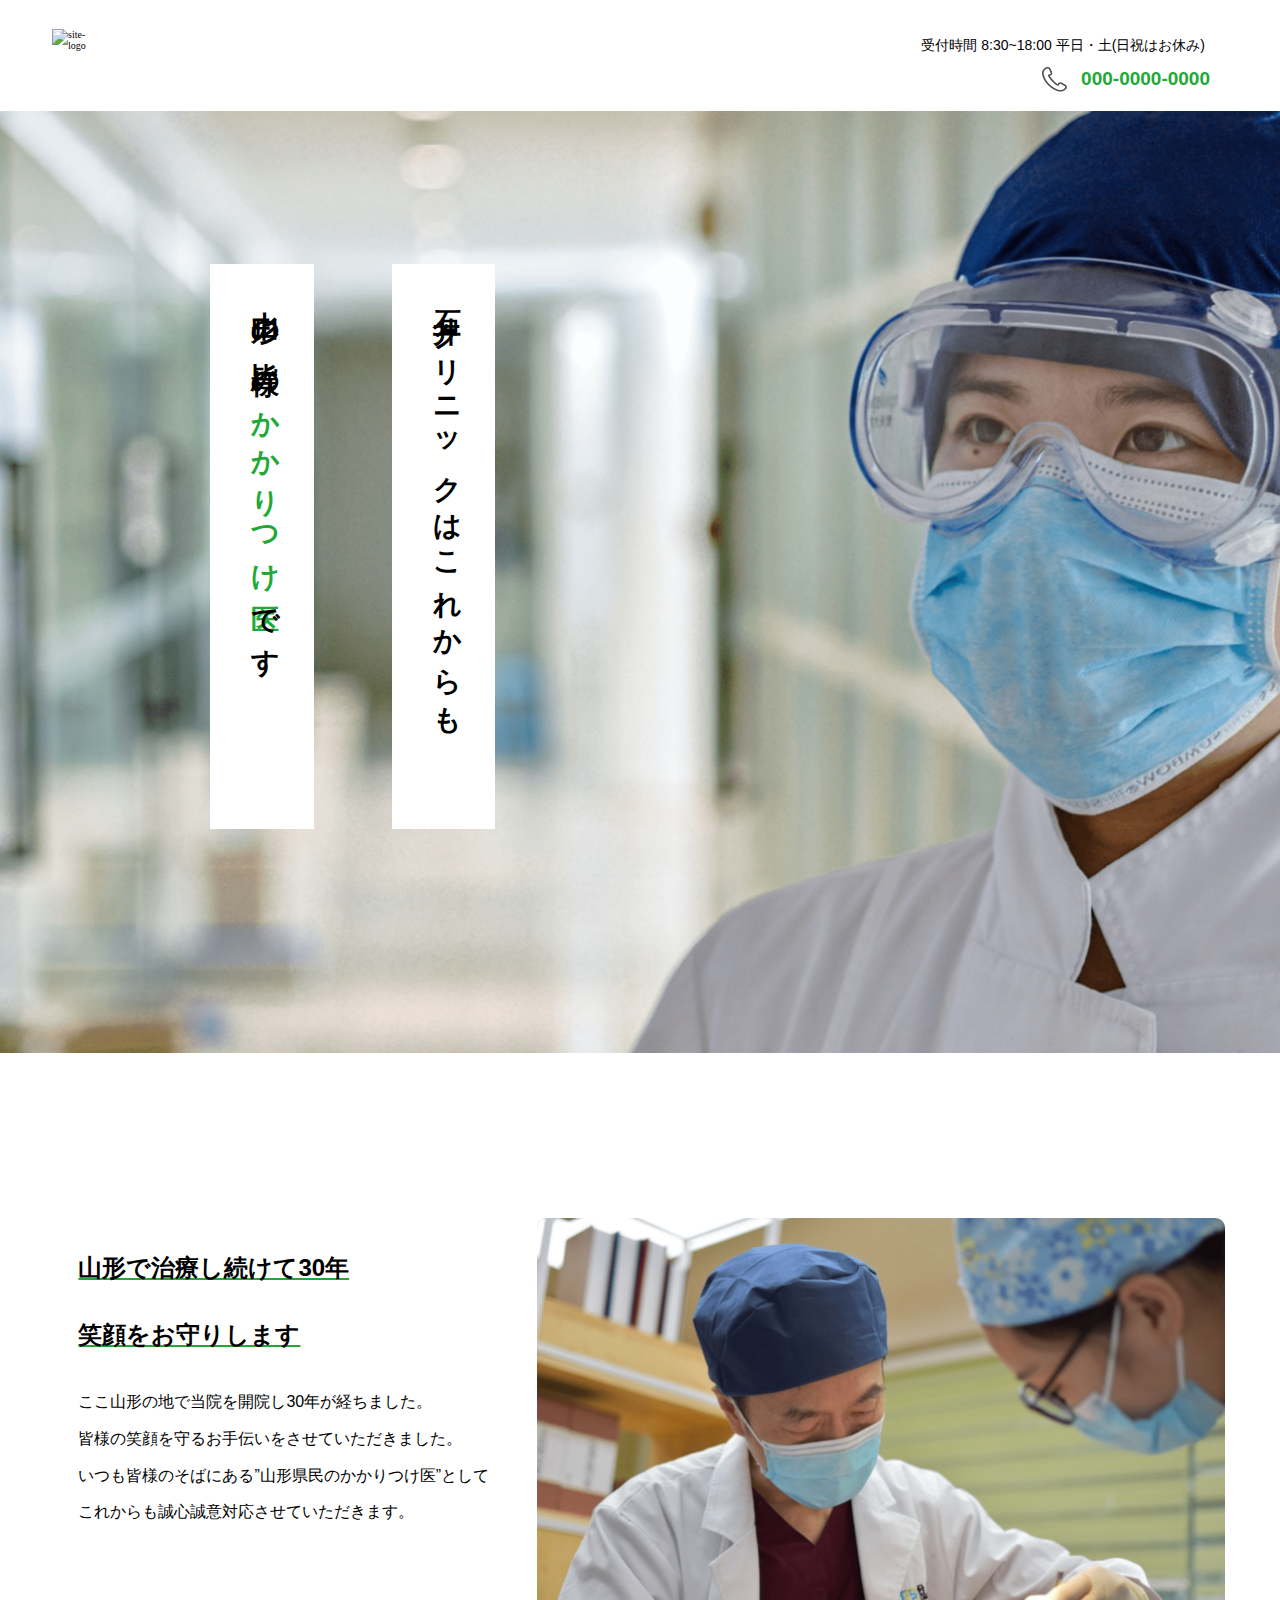
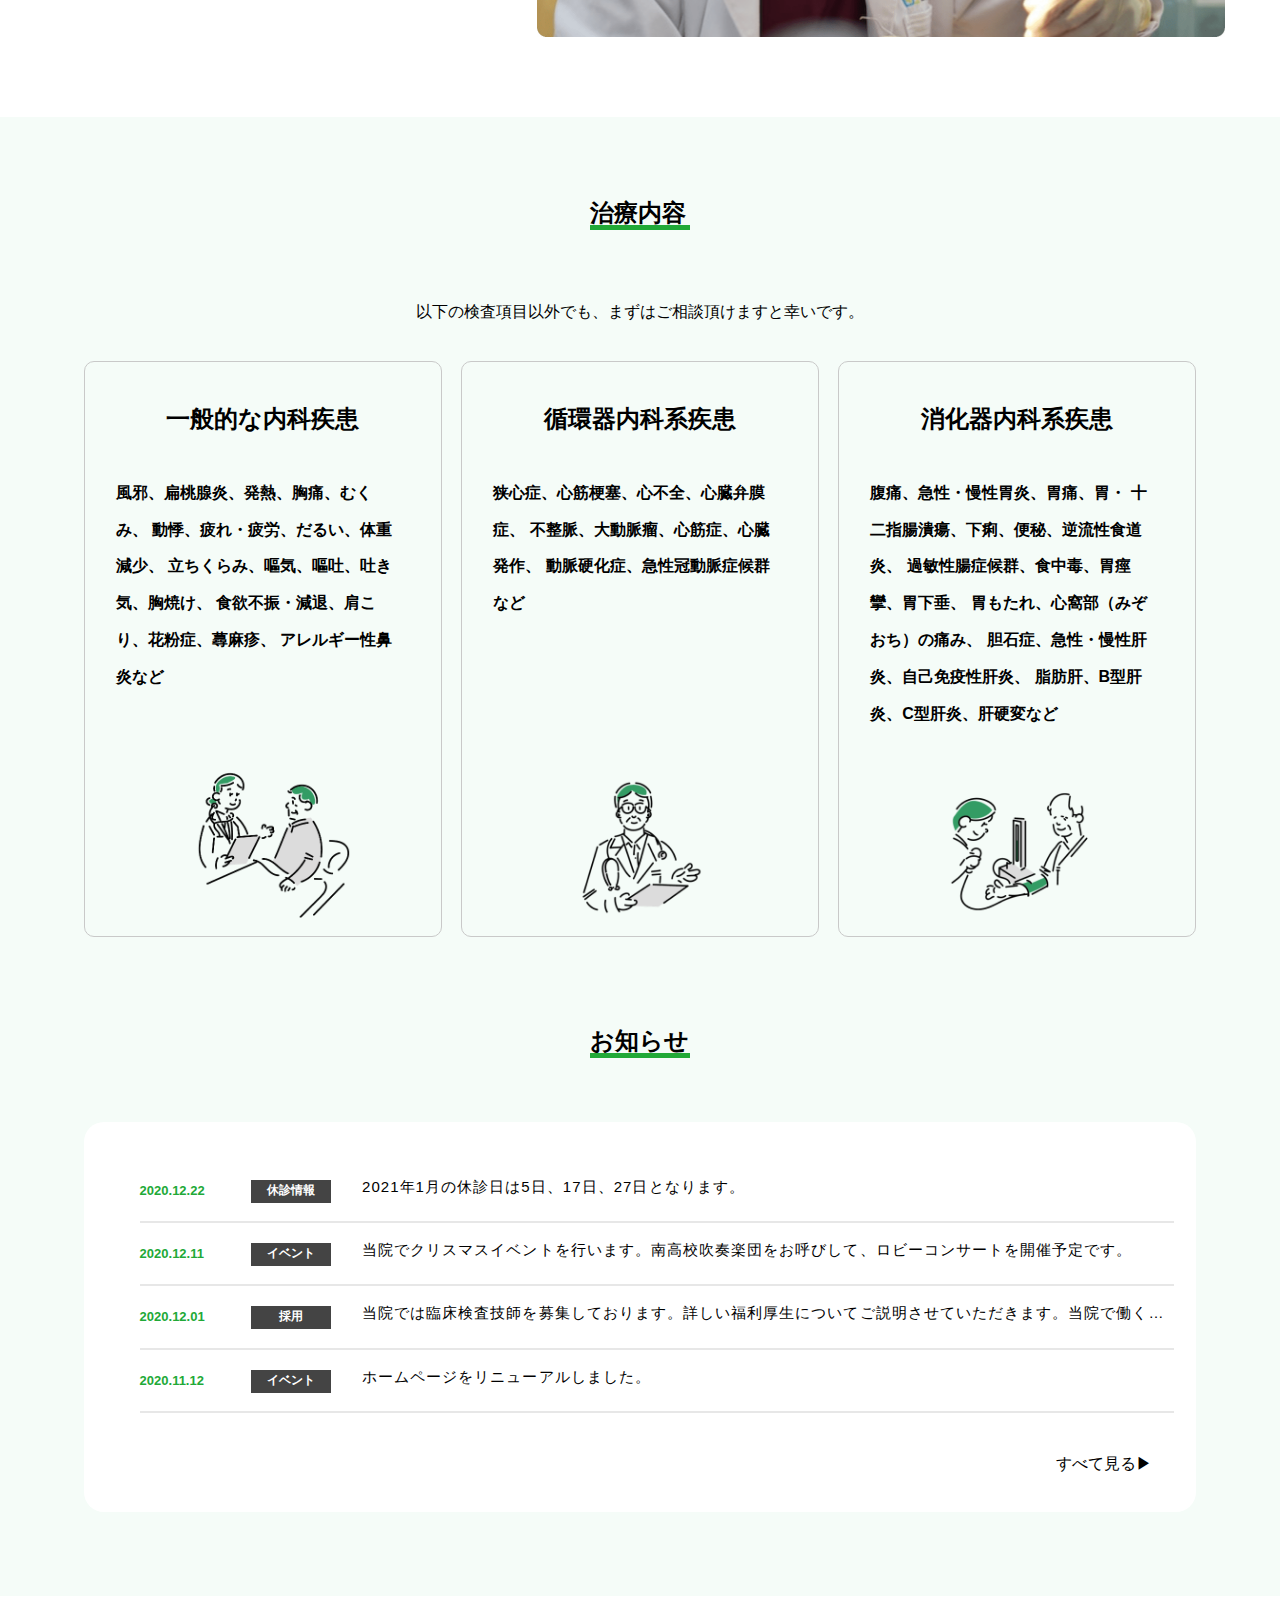
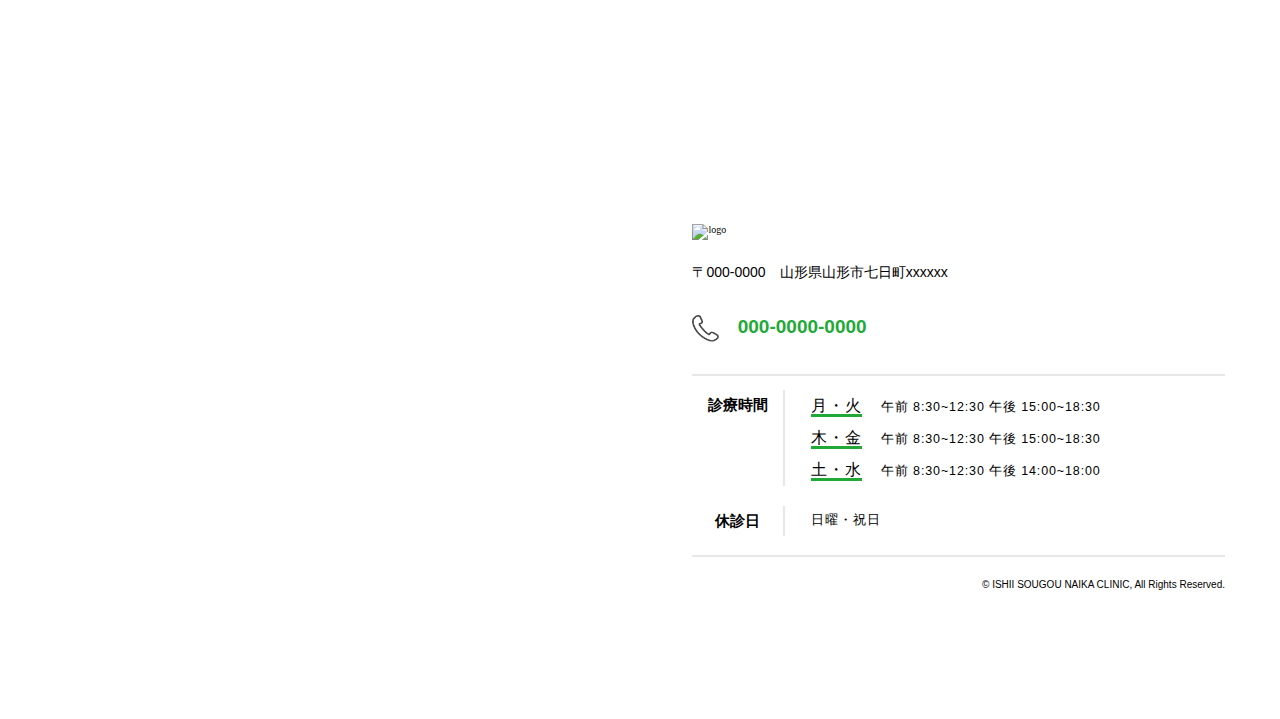
==== commit 0603762a: "更新" ====
--- a/index.html
+++ b/index.html
@@ -2,15 +2,6 @@
 <html lang="ja" dir="ltl">
   <head>
     <link rel="stylesheet" href="css/style.css" />
-    <link
-      rel="stylesheet"
-      type="text/css"
-      href="https://cdnjs.cloudflare.com/ajax/libs/slick-carousel/1.9.0/slick.css"
-    />
-    <link
-      rel="stylesheet"
-      href="https://cdnjs.cloudflare.com/ajax/libs/slick-carousel/1.9.0/slick-theme.css"
-    />
     <link rel="icon" href="画像/img/favicon.ico" id="favicon" />
     <meta charset="UTF-8" />
     <meta http-equiv="X-UA-Compatible" content="IE=edge" />
@@ -139,7 +130,6 @@
               referrerpolicy="no-referrer-when-downgrade"
             ></iframe>
           </div>
-
           <div class="p-article__add-right">
             <img src="画像/img/グループ 2.png" alt="logo" />
             <div class="p-article__add-right__1">
@@ -162,7 +152,6 @@
                 <span class="u-fsug2">土・水</span>
                 午前 8:30~12:30 午後 14:00~18:00<br />
               </dd>
-
               <dt>休診日</dt>
               <dd>日曜・祝日</dd>
             </dl>
@@ -171,7 +160,5 @@
         </article>
       </div>
     </main>
-    <script src="js/jquery-3.6.0.js"></script>
-    <script src="js/style.js"></script>
   </body>
 </html>
--- a/css/style.css
+++ b/css/style.css
@@ -58,15 +58,11 @@
   font-family: "Noto Sans JP", sans-serif;
   color: white;
 }
-body time {
-  font-size: 1.3rem;
-  line-height: 1.3846153846;
-  letter-spacing: 0em;
-}
 body p {
   font-size: 1.6rem;
   line-height: 2;
   letter-spacing: 0em;
+  font-family: "Noto Sans JP", sans-serif;
 }
 body dt {
   font-size: 1.3rem;
@@ -80,12 +76,6 @@
   line-height: 1;
   letter-spacing: 0.07em;
   font-family: "Noto Sans JP", sans-serif;
-}
-body label {
-  font-size: 1.6rem;
-  line-height: 5.875;
-  letter-spacing: 0.004em;
-  line-height: 1;
 }
 
 html {
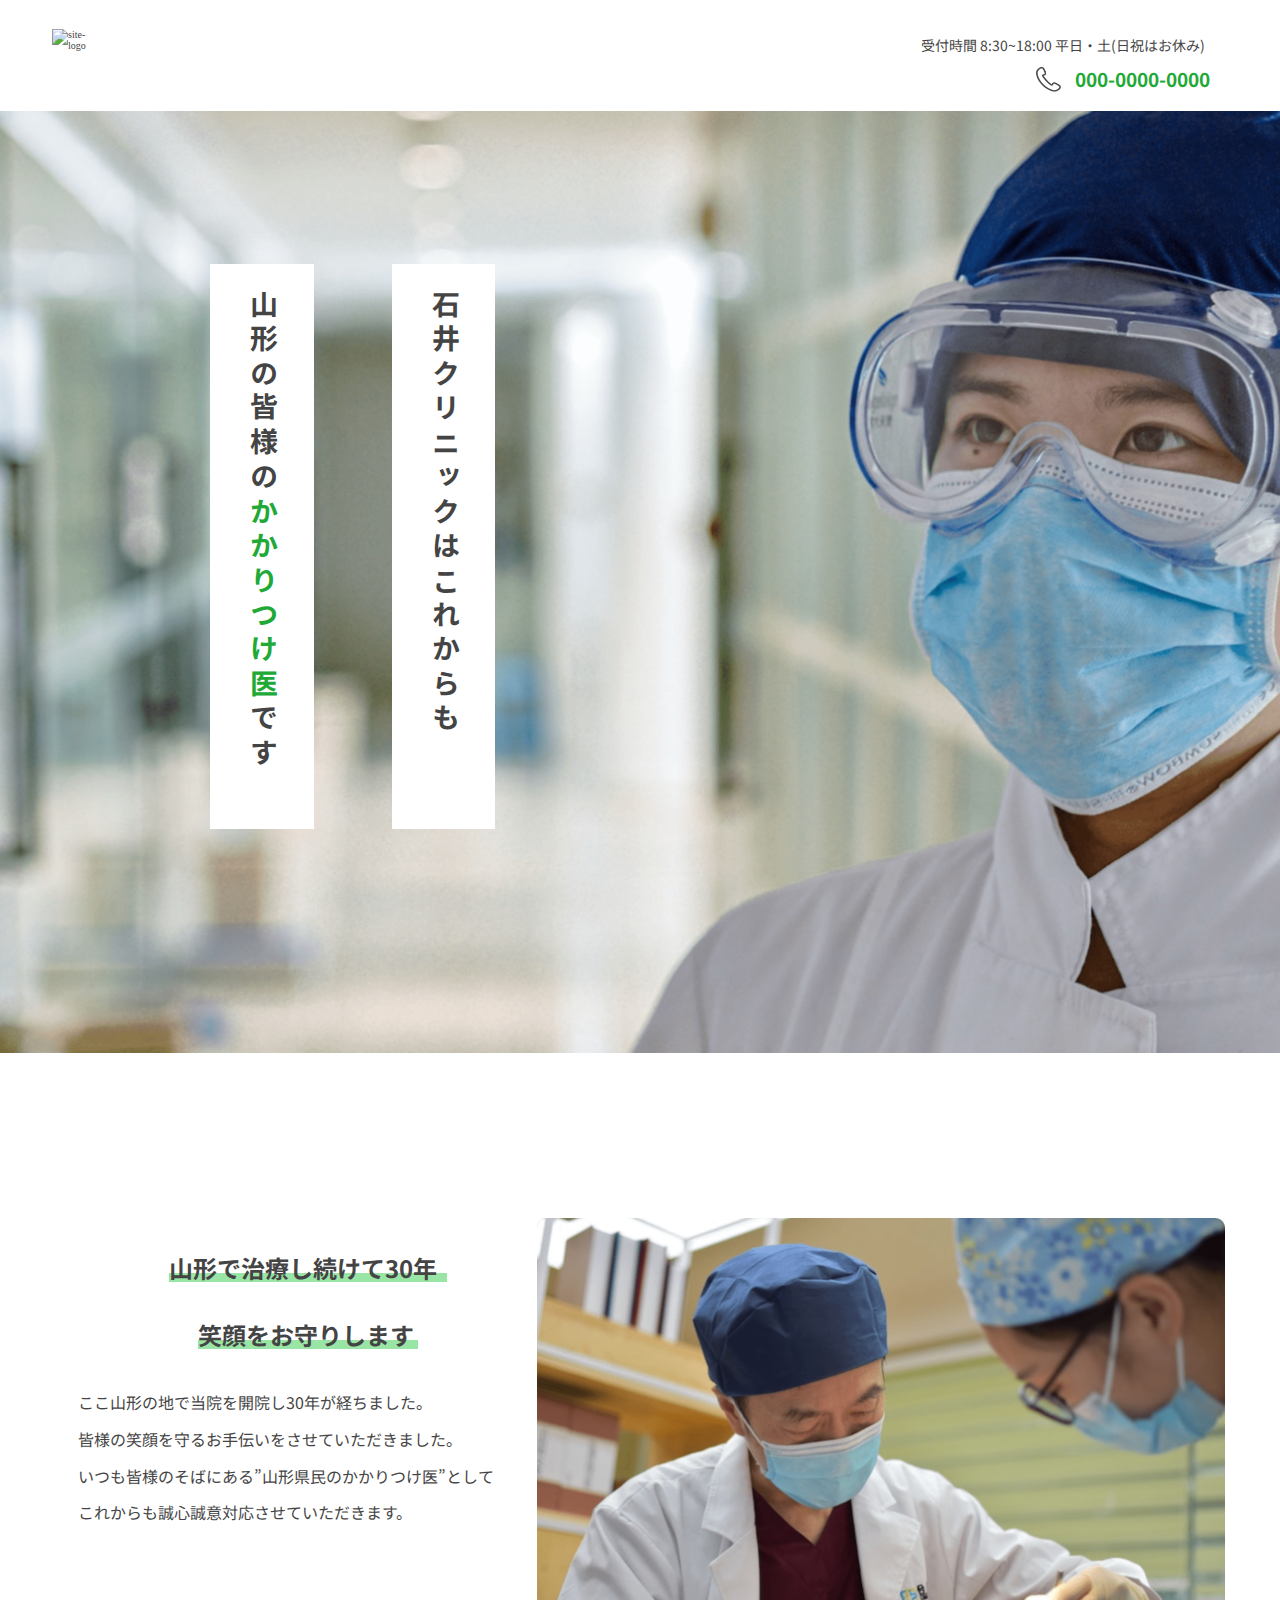
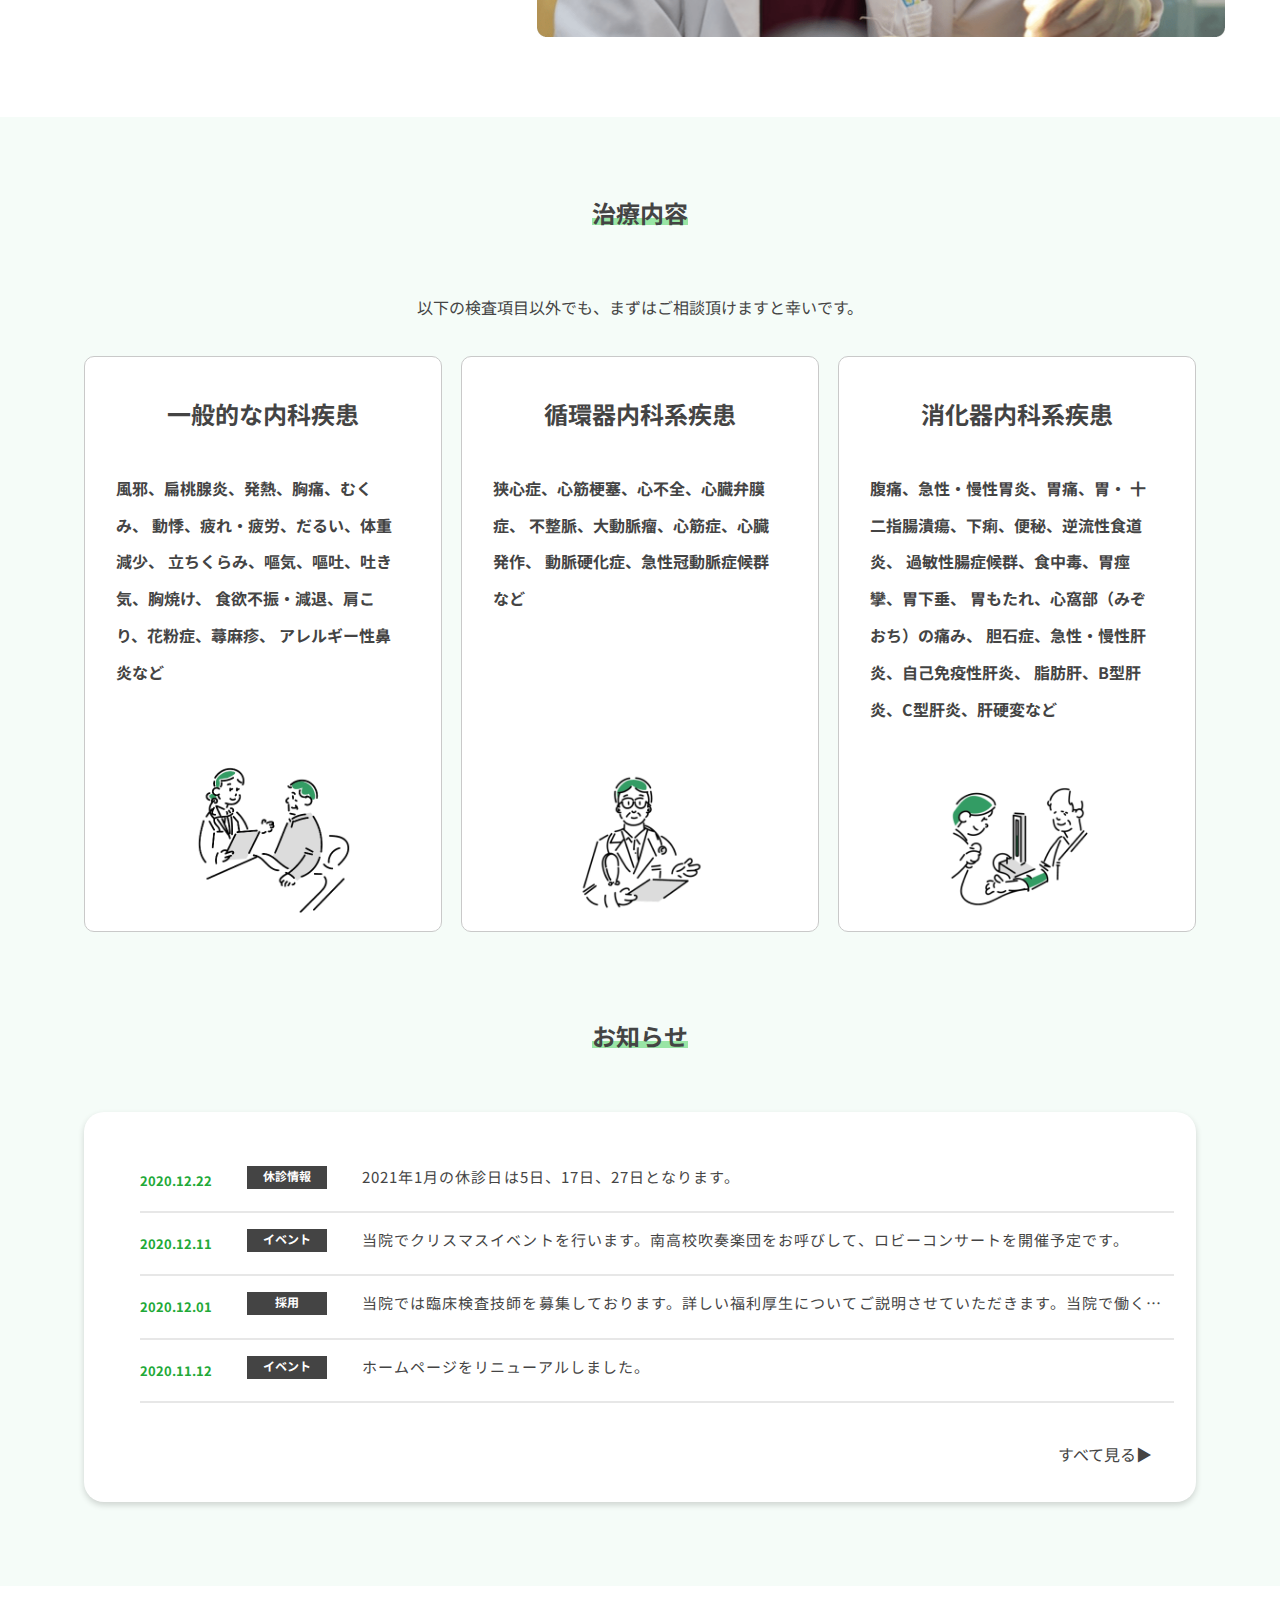
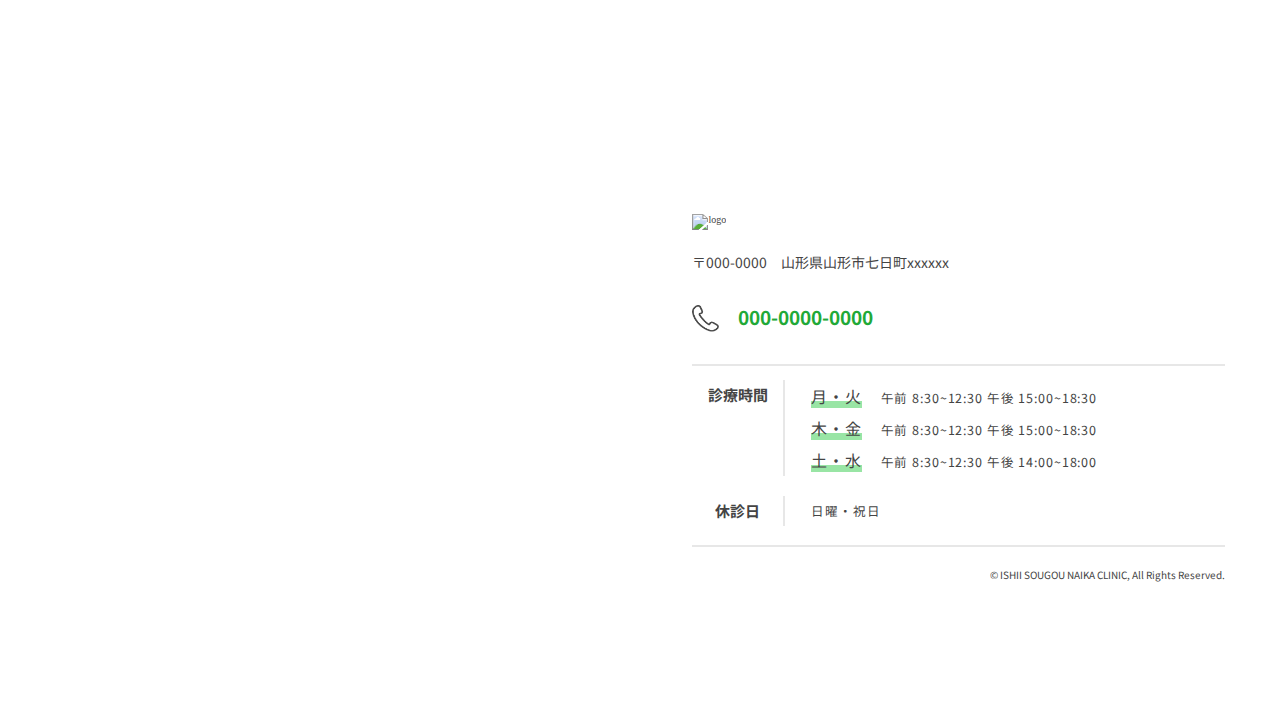
==== commit 5a1641d6: "完成" ====
--- a/index.html
+++ b/index.html
@@ -8,6 +8,9 @@
     <meta name="format-detection" content="telephone=no" />
     <meta name="viewport" content="width=device-width, initial-scale=1.0" />
     <meta name="robots" content="noindex , nofollow" />
+    <style>
+      @import url("https://fonts.googleapis.com/css2?family=Noto+Sans+JP:wght@400;700&display=swap");
+    </style>
     <title>Front_page</title>
   </head>
   <body>
--- a/css/style.css
+++ b/css/style.css
@@ -1,6 +1,7 @@
 @charset "UTF-8";
 body {
   background-color: #fff;
+  color: #444444;
   list-style: none;
 }
 body img {
@@ -15,7 +16,7 @@
   font-family: "Noto Sans JP", sans-serif;
 }
 body a {
-  color: black;
+  color: #444444;
 }
 body h1 {
   font-size: 2.8rem;
@@ -361,8 +362,13 @@
     text-align: center;
   }
 }
+.p-article__2colum-left h2 {
+  width: 278px;
+  margin: 0 auto;
+}
 .p-article__2colum-left h2:nth-of-type(2) {
   margin-top: 38px;
+  width: 220px;
 }
 .p-article__2colum-left p {
   margin-top: 35px;
@@ -389,8 +395,8 @@
   }
 }
 .p-article__about > h3 {
-  border-bottom: 5px solid #21a937;
-  width: 100px;
+  background: linear-gradient(transparent 70%, #99e5a5 0%);
+  width: 96px;
   margin: 0 auto;
 }
 .p-article__about > p {
@@ -413,6 +419,7 @@
   display: flex;
   flex-direction: column;
   border-radius: 10px;
+  background-color: #fff;
 }
 @media (max-width: 1025px) {
   .p-article__about-3colum1 {
@@ -439,14 +446,15 @@
   margin-top: 92px;
 }
 .p-article__news > h3 {
-  border-bottom: 5px solid #21a937;
-  width: 100px;
+  width: 96px;
   margin: 0 auto;
+  background: linear-gradient(transparent 70%, #99e5a5 0%);
 }
 .p-article__news-cel {
-  background: #fff;
   border-radius: 20px;
   cursor: pointer;
+  background: #fff;
+  box-shadow: 0 3px 6px rgba(0, 0, 0, 0.16);
 }
 .p-article__news-cel dl {
   display: flex;
@@ -704,8 +712,8 @@
   padding: 4px 0px;
   text-align: center;
   margin-right: 10px;
-  margin-left: 21%;
-  margin-top: 20px;
+  margin-left: 16%;
+  margin-top: 16px;
   line-height: 1;
   white-space: nowrap;
 }
@@ -719,10 +727,9 @@
   color: #21a937;
 }
 .u-fsug {
-  text-decoration: underline;
-  text-decoration-color: #21a937;
+  background: linear-gradient(transparent 70%, #99e5a5 0%);
 }
 .u-fsug2 {
-  border-bottom: 3px solid #21a937;
+  background: linear-gradient(transparent 70%, #99e5a5 0%);
   font-size: 1.6rem;
 }/*# sourceMappingURL=style.css.map */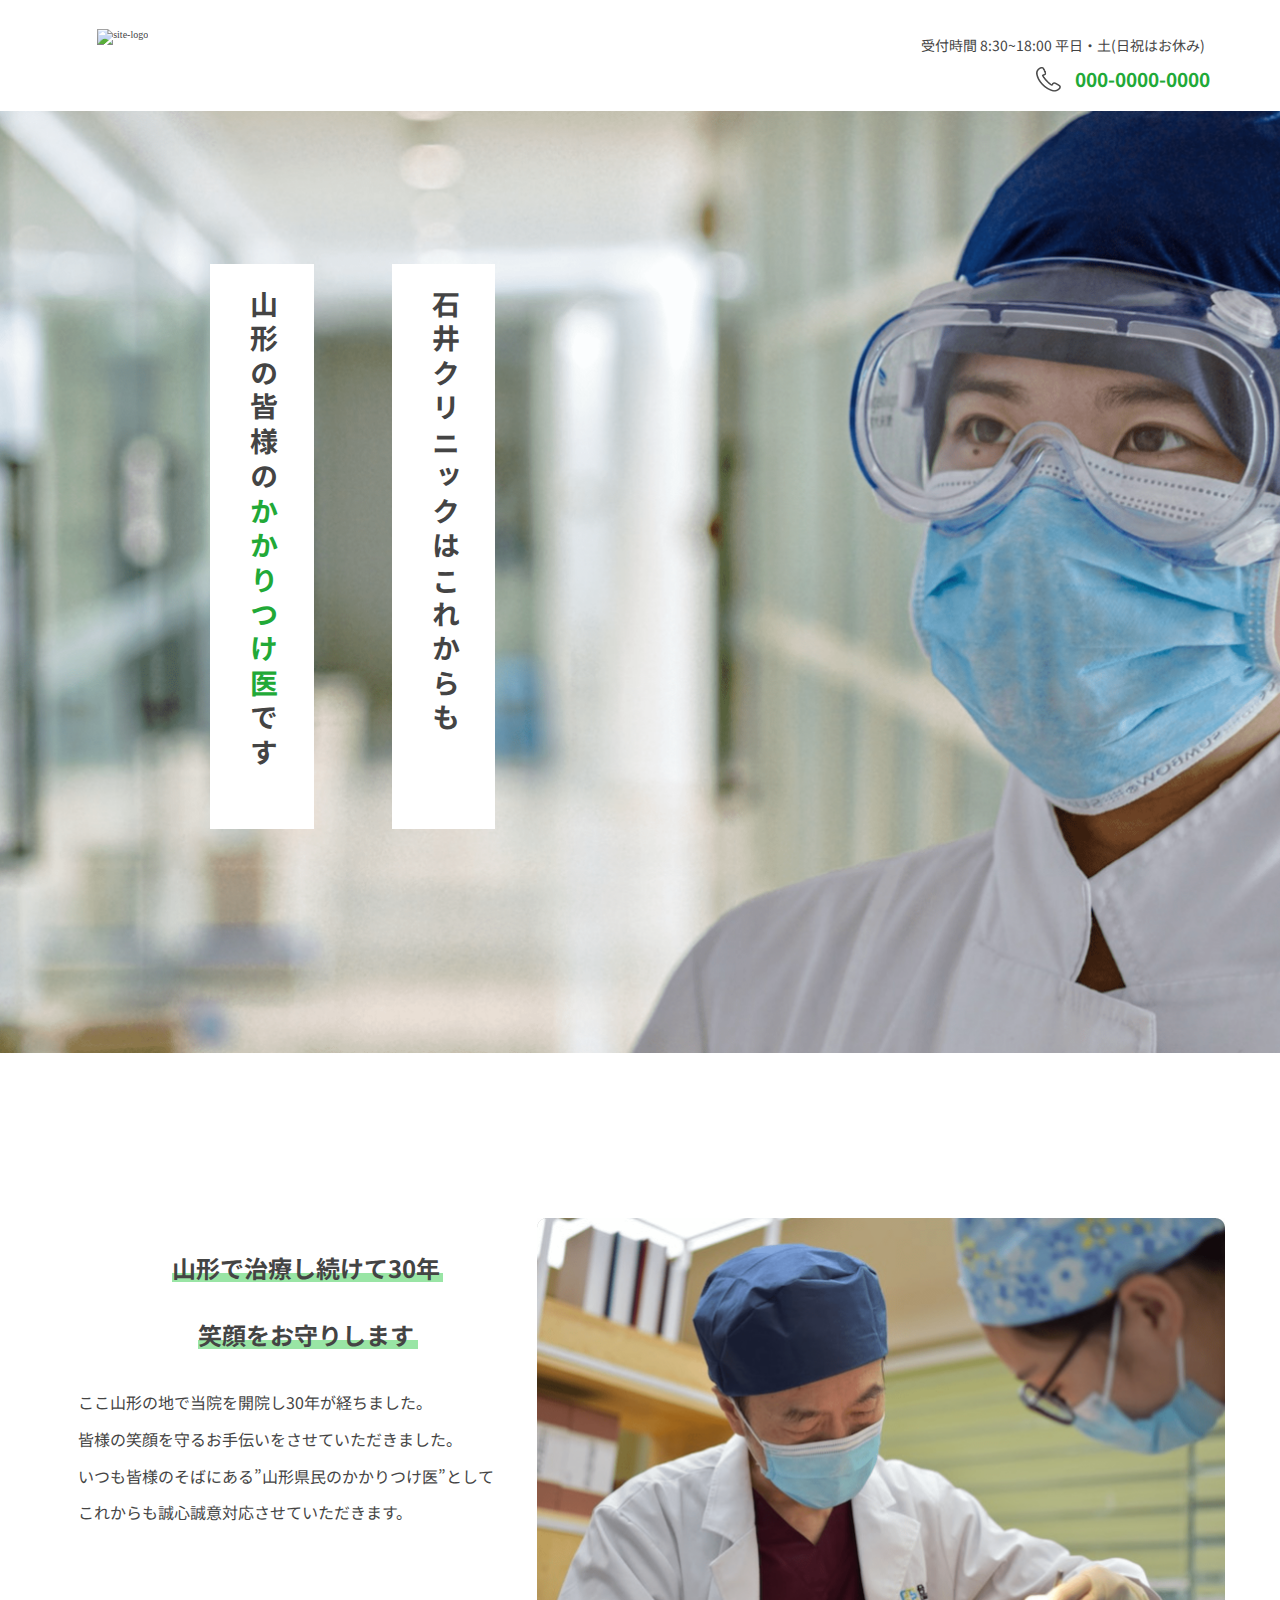
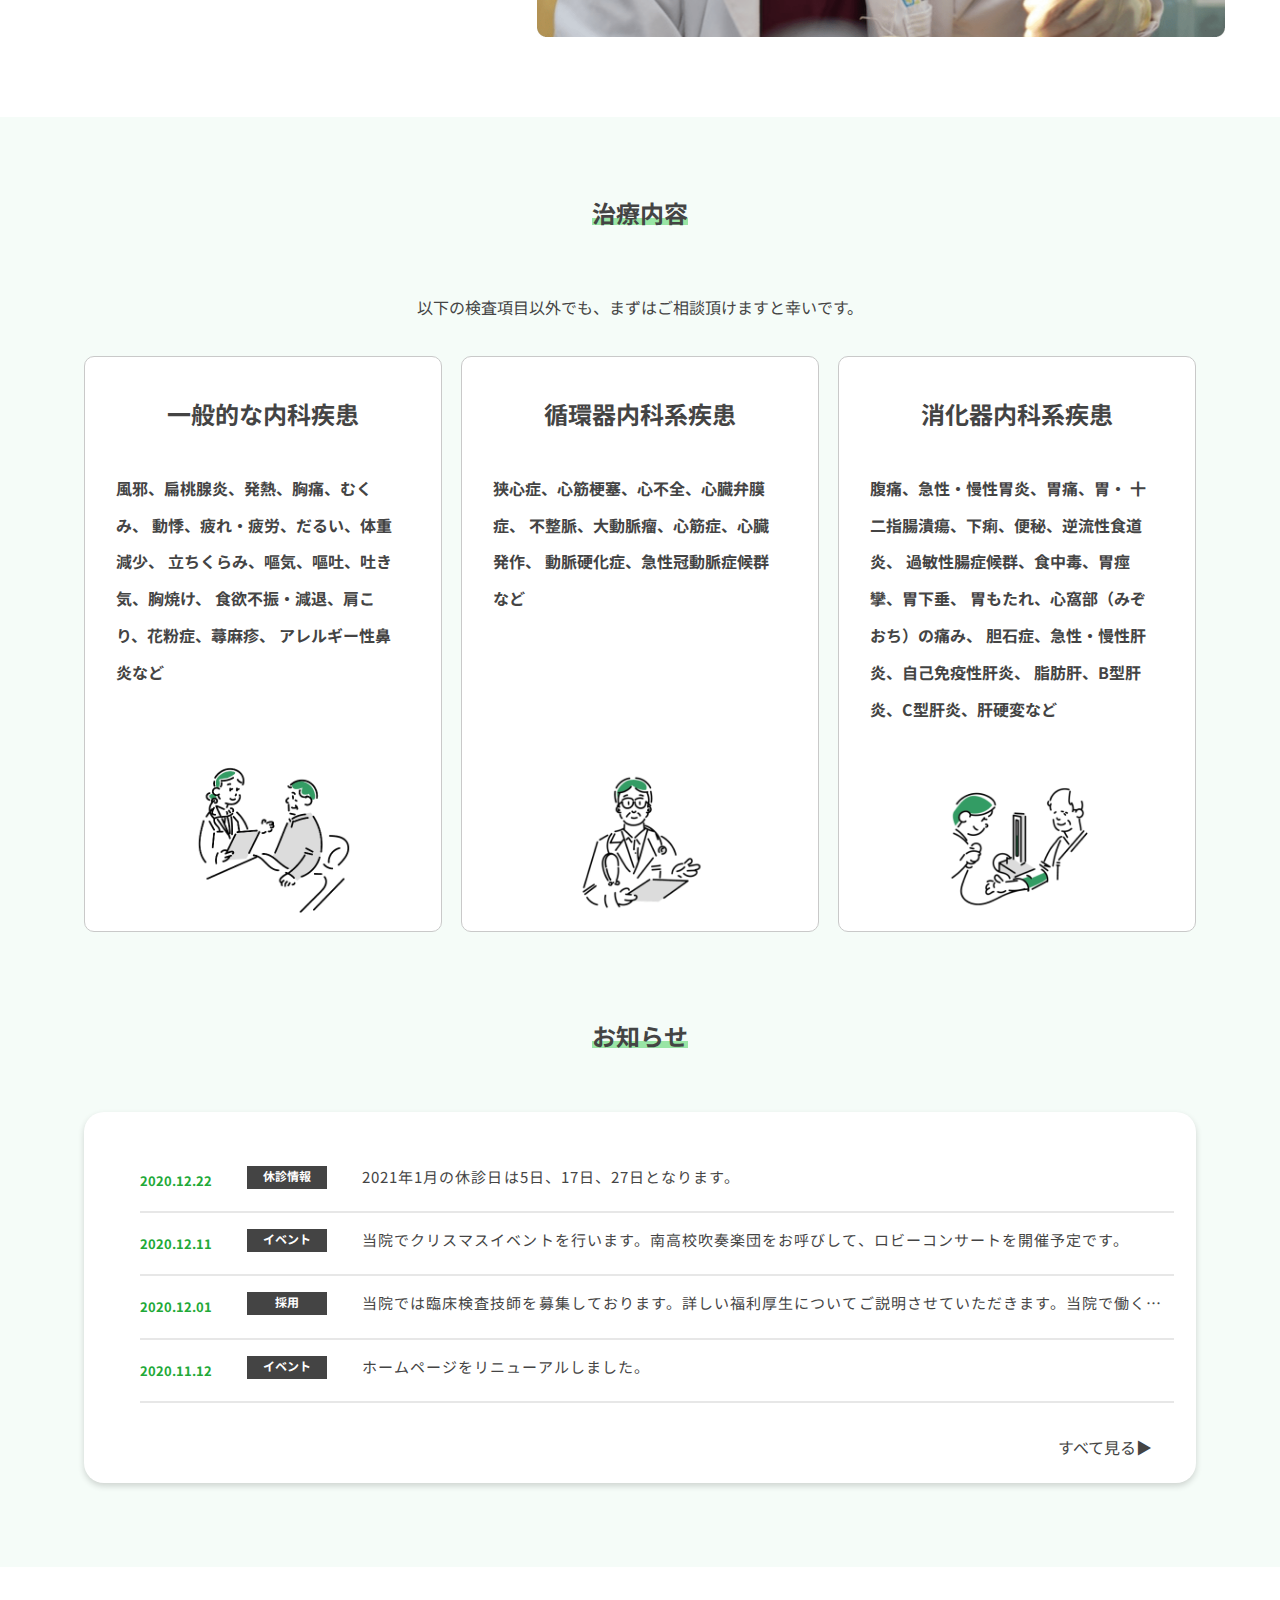
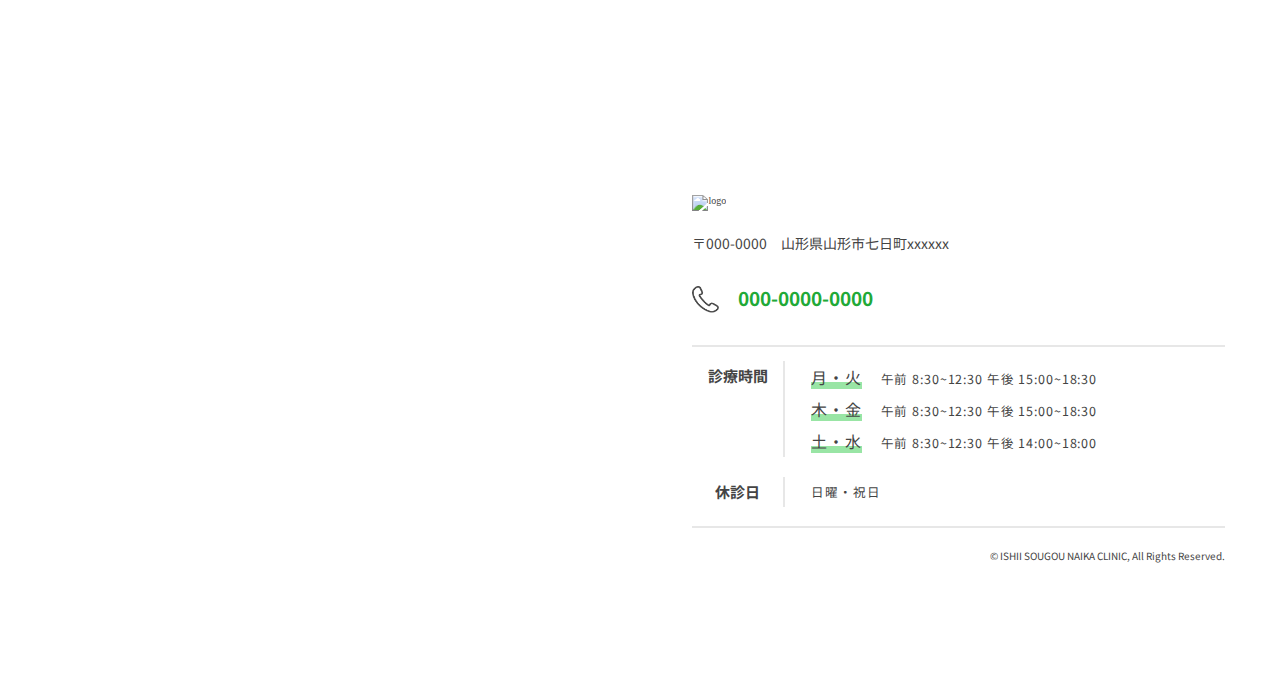
==== commit 503e9f6a: "aタグ修正" ====
--- a/index.html
+++ b/index.html
@@ -11,7 +11,7 @@
     <style>
       @import url("https://fonts.googleapis.com/css2?family=Noto+Sans+JP:wght@400;700&display=swap");
     </style>
-    <title>Front_page</title>
+    <title>石井総合内科クリニック</title>
   </head>
   <body>
     <header class="l-header">
@@ -116,7 +116,7 @@
                 </dt>
                 <dd>ホームページをリニューアルしました。</dd>
               </dl>
-              <a href="#"><p>すべて見る▶︎</p></a>
+              <p><a href="#">すべて見る▶︎</a></p>
             </div>
           </article>
         </div>
--- a/css/style.css
+++ b/css/style.css
@@ -288,14 +288,18 @@
     text-align: center;
   }
 }
+.l-header__inner a {
+  width: 210px;
+  margin: 10px 4%;
+}
+@media (max-width: 599px) {
+  .l-header__inner a {
+    width: 50%;
+    margin: 0 auto;
+  }
+}
 .l-header__inner img {
-  width: 50%;
-  margin: 10px 4%;
-}
-@media (max-width: 599px) {
-  .l-header__inner img {
-    width: 75%;
-  }
+  width: 100%;
 }
 .l-header__connect {
   margin-top: 12px;
@@ -363,7 +367,7 @@
   }
 }
 .p-article__2colum-left h2 {
-  width: 278px;
+  width: 271px;
   margin: 0 auto;
 }
 .p-article__2colum-left h2:nth-of-type(2) {
@@ -452,7 +456,6 @@
 }
 .p-article__news-cel {
   border-radius: 20px;
-  cursor: pointer;
   background: #fff;
   box-shadow: 0 3px 6px rgba(0, 0, 0, 0.16);
 }
@@ -460,7 +463,7 @@
   display: flex;
   flex-wrap: wrap;
   margin-top: 64px;
-  padding: 38px 0 35px;
+  padding: 38px 0 28px;
 }
 .p-article__news-cel dt {
   display: flex;
@@ -491,8 +494,11 @@
 }
 .p-article__news-cel p {
   text-align: end;
+  padding-bottom: 20px;
+}
+.p-article__news-cel p a {
+  width: 100px;
   margin-right: 4%;
-  padding-bottom: 32px;
 }
 .p-article__add {
   padding: 228px 0 50px 0;
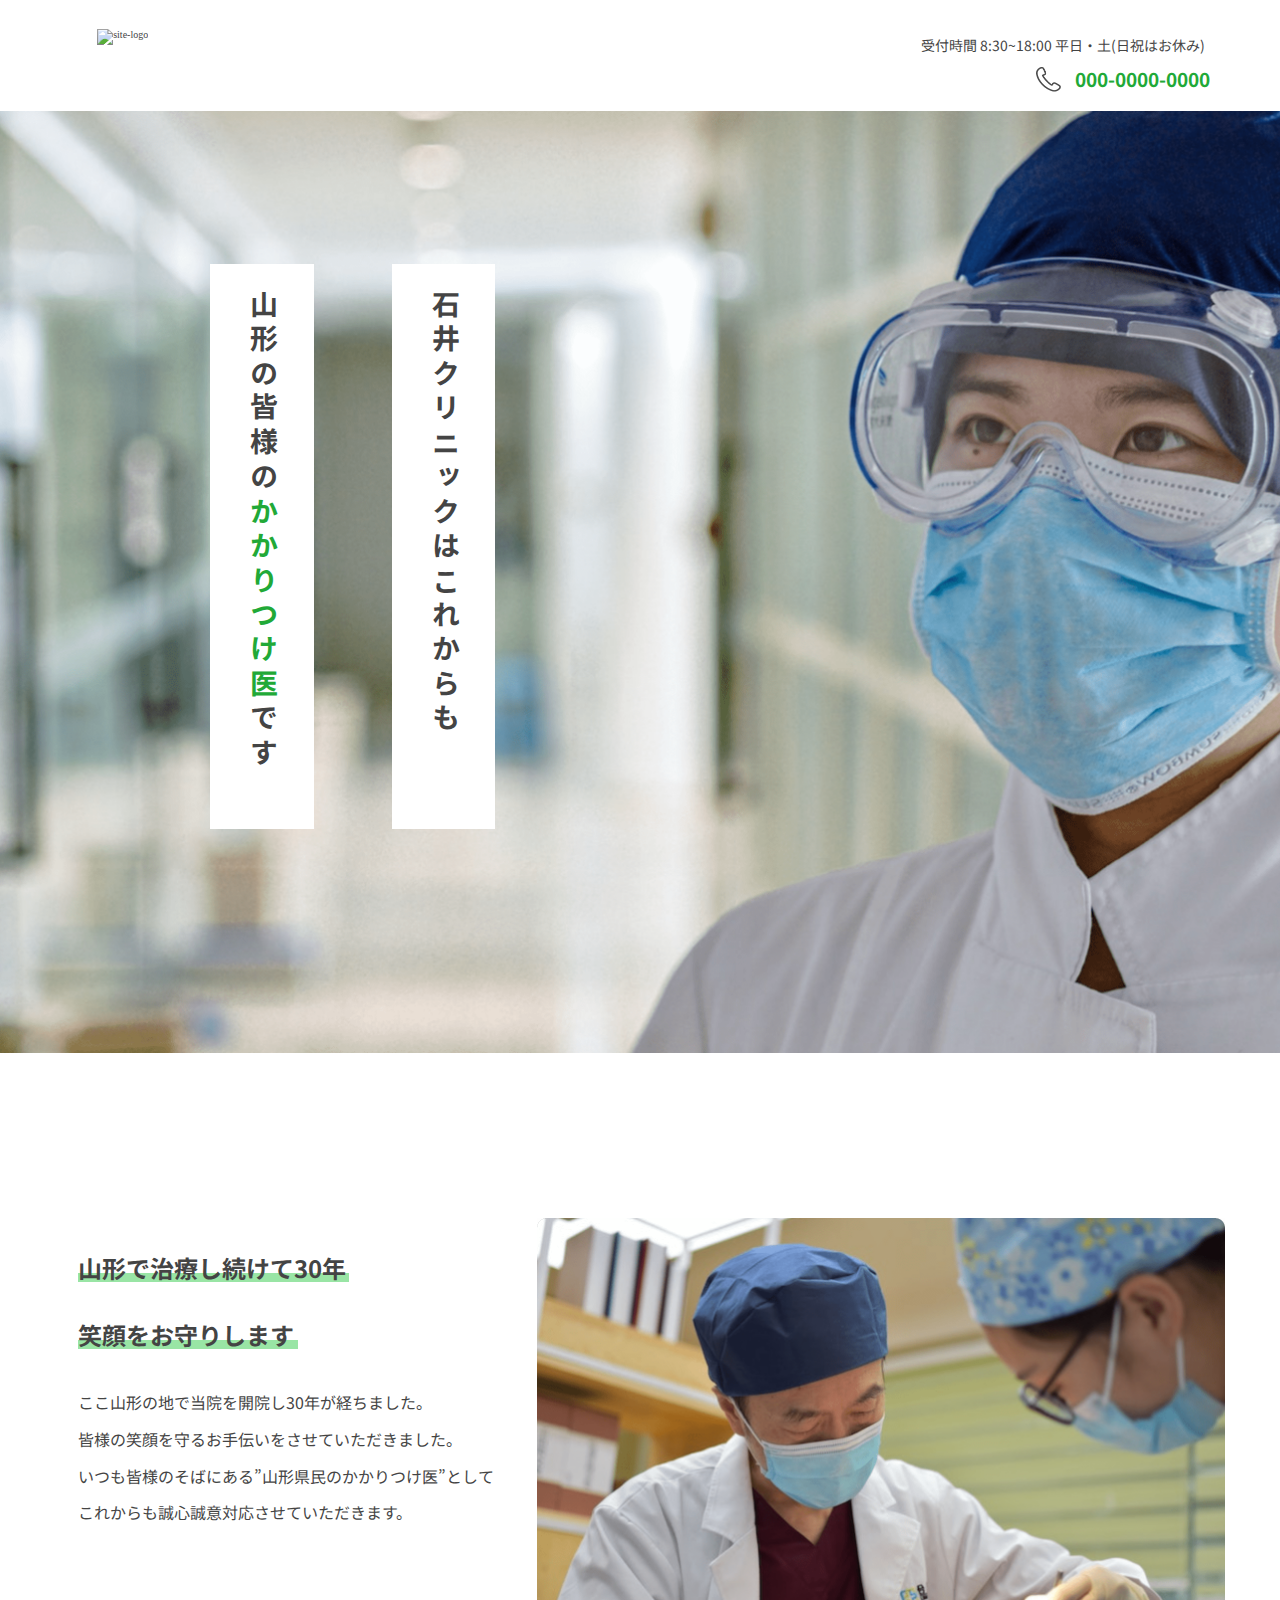
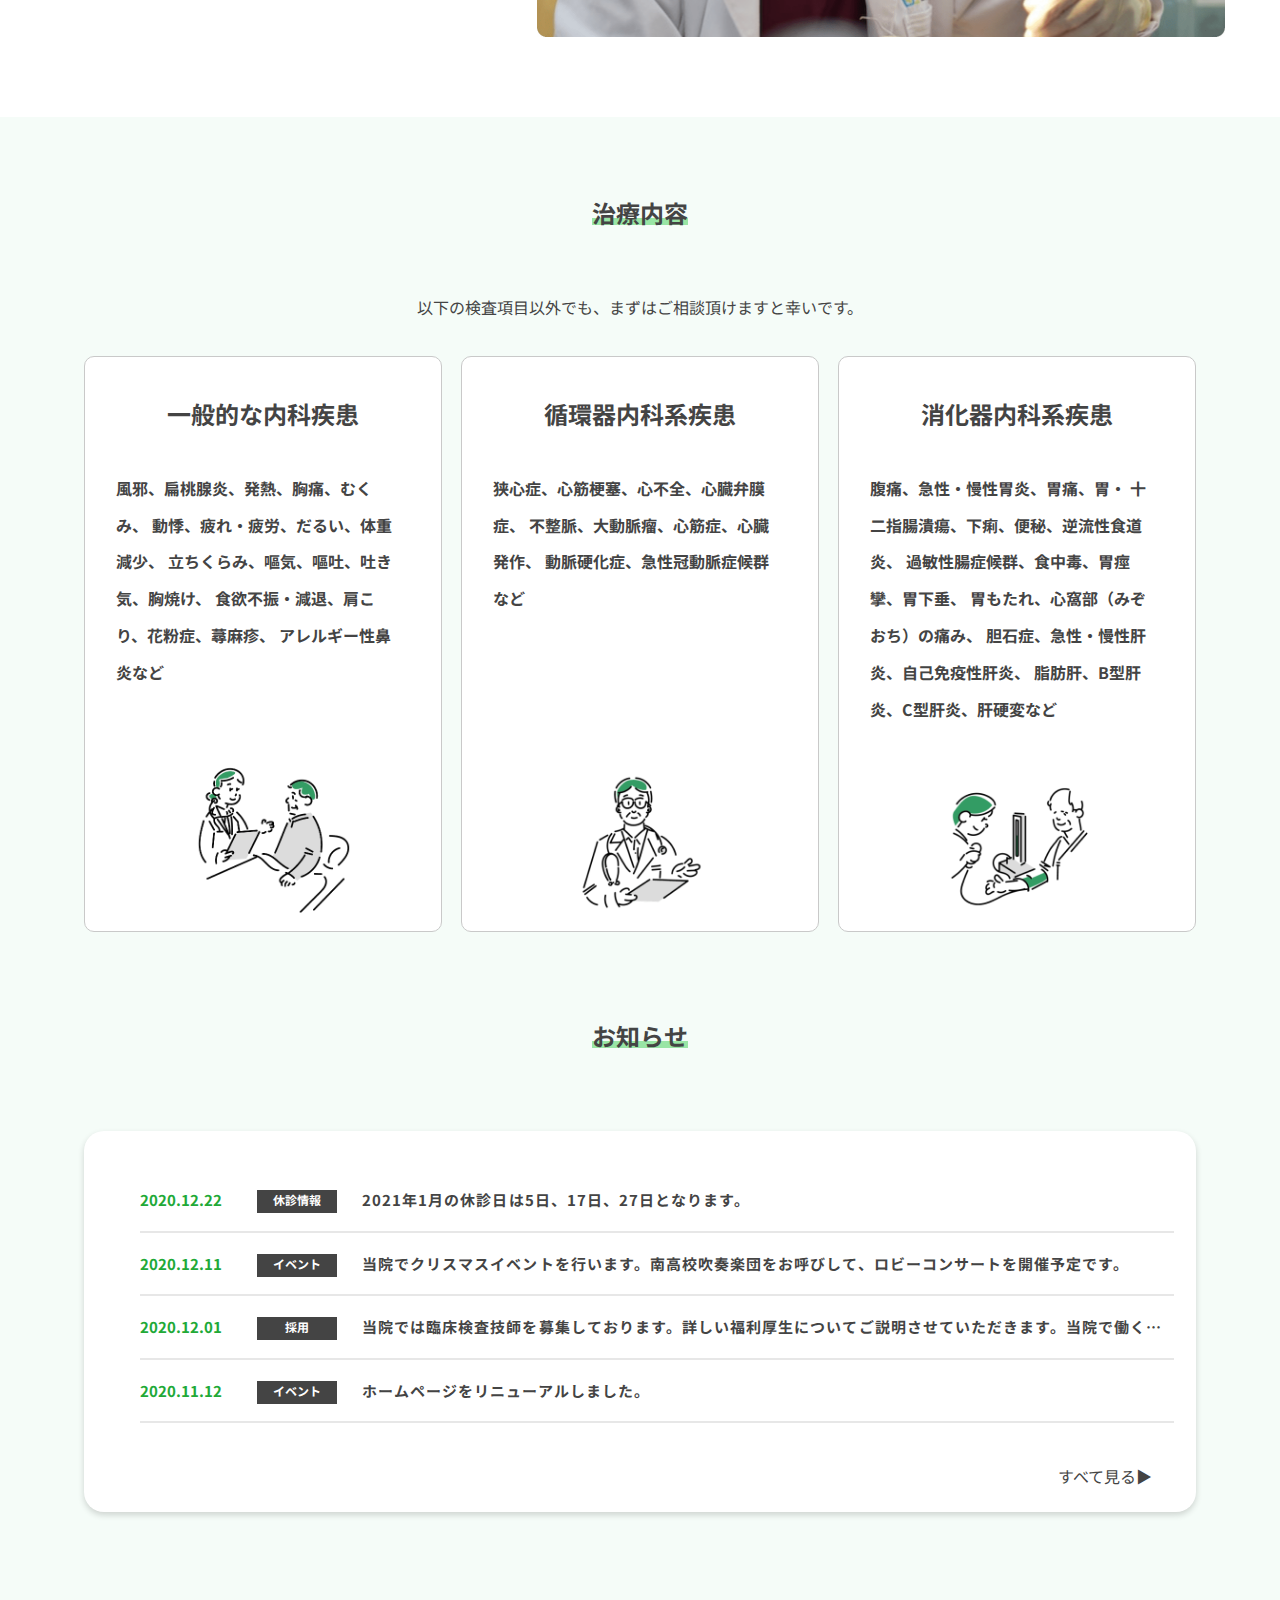
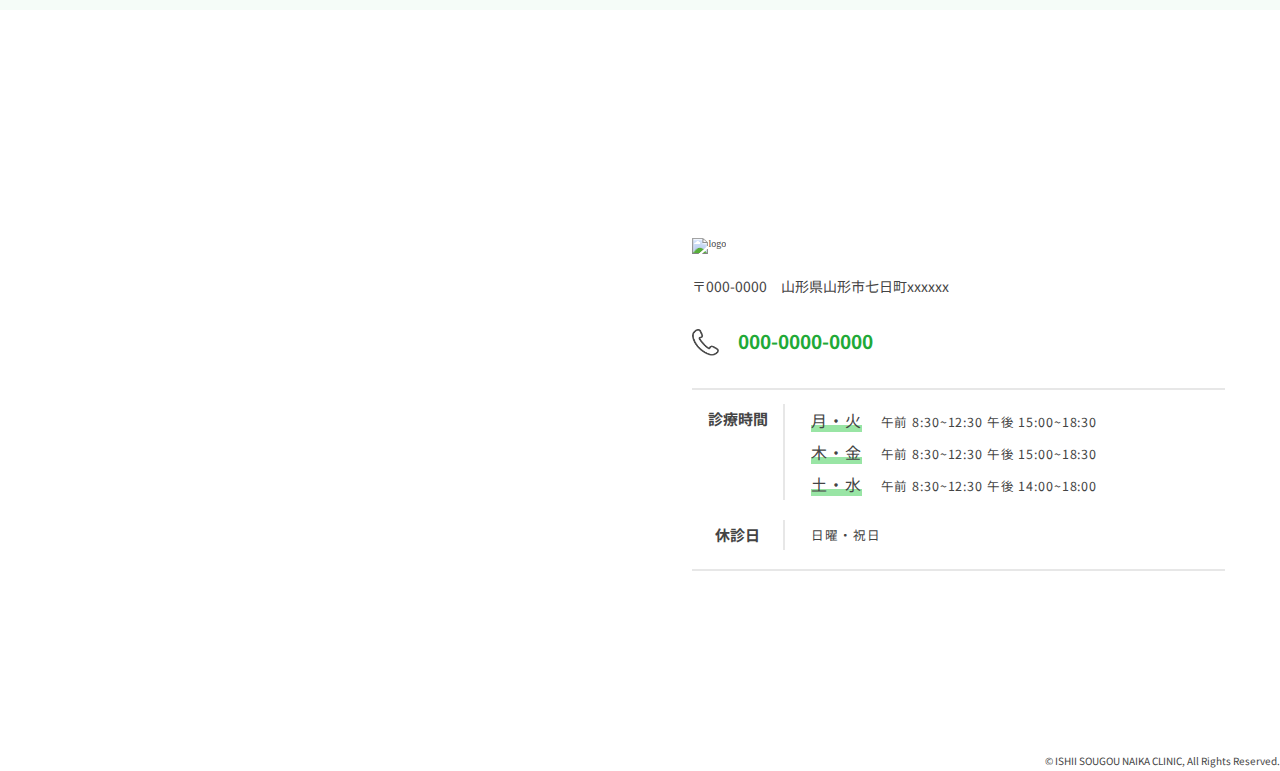
==== commit 6f2ecd1e: "提出後修正" ====
--- a/index.html
+++ b/index.html
@@ -158,10 +158,12 @@
               <dt>休診日</dt>
               <dd>日曜・祝日</dd>
             </dl>
-            <p>© ISHII SOUGOU NAIKA CLINIC, All Rights Reserved.</p>
           </div>
         </article>
       </div>
     </main>
+    <div class="l-footer">
+      <p>© ISHII SOUGOU NAIKA CLINIC, All Rights Reserved.</p>
+    </div>
   </body>
 </html>
--- a/css/style.css
+++ b/css/style.css
@@ -260,16 +260,11 @@
 
 .l-footer {
   width: 100%;
-  background-color: #333;
-  padding: 35px 0 40px 0px;
 }
 .l-footer p {
-  font-size: 1.4rem;
-  font-family: "Noto Sans JP", sans-serif;
-  color: white;
-  text-align: center;
-  line-height: 0.8;
-  letter-spacing: 0.02em;
+  font-size: 1rem;
+  text-align: end;
+  margin-top: 18px;
 }
 
 .l-header {
@@ -294,7 +289,7 @@
 }
 @media (max-width: 599px) {
   .l-header__inner a {
-    width: 50%;
+    width: 85%;
     margin: 0 auto;
   }
 }
@@ -304,6 +299,11 @@
 .l-header__connect {
   margin-top: 12px;
   margin-right: 20px;
+}
+@media (max-width: 599px) {
+  .l-header__connect {
+    margin-right: 0;
+  }
 }
 .l-header__connect p {
   font-size: 1.4rem;
@@ -368,11 +368,15 @@
 }
 .p-article__2colum-left h2 {
   width: 271px;
-  margin: 0 auto;
 }
 .p-article__2colum-left h2:nth-of-type(2) {
   margin-top: 38px;
   width: 220px;
+}
+@media (max-width: 768px) {
+  .p-article__2colum-left h2 {
+    margin: 0 auto;
+  }
 }
 .p-article__2colum-left p {
   margin-top: 35px;
@@ -448,6 +452,7 @@
 }
 .p-article__news {
   margin-top: 92px;
+  padding-bottom: 14px;
 }
 .p-article__news > h3 {
   width: 96px;
@@ -462,15 +467,16 @@
 .p-article__news-cel dl {
   display: flex;
   flex-wrap: wrap;
-  margin-top: 64px;
-  padding: 38px 0 28px;
+  margin-top: 83px;
+  padding: 38px 0 37px;
 }
 .p-article__news-cel dt {
   display: flex;
   width: 20%;
   margin-left: 5%;
   border-bottom: 2px solid #e7e7e7;
-  line-height: 4.7;
+  line-height: 4.1;
+  font-size: 1.5rem;
 }
 @media (max-width: 1025px) {
   .p-article__news-cel dt {
@@ -480,10 +486,11 @@
 }
 .p-article__news-cel dd {
   width: 73%;
-  margin-top: 16px;
+  margin-top: 20px;
   border-bottom: 2px solid #e7e7e7;
   padding-left: 0px;
   line-height: 1.5;
+  font-weight: bold;
 }
 @media (max-width: 1025px) {
   .p-article__news-cel dd {
@@ -504,6 +511,11 @@
   padding: 228px 0 50px 0;
   display: flex;
 }
+@media (max-width: 599px) {
+  .p-article__add {
+    padding: 228px 0 0 0;
+  }
+}
 @media (max-width: 1025px) {
   .p-article__add {
     flex-direction: column-reverse;
@@ -529,13 +541,10 @@
     margin-left: 0%;
   }
 }
-.p-article__add-right > p {
-  font-size: 1rem;
-  text-align: end;
-  margin-top: 18px;
-}
-.p-article__add-right img {
-  width: 52%;
+@media (max-width: 1025px) {
+  .p-article__add-right img {
+    width: 83%;
+  }
 }
 .p-article__add-right__1 {
   display: flex;
@@ -679,11 +688,16 @@
     left: 242px;
   }
 }
+@media (max-width: 768px) {
+  .p-fv h1:nth-of-type(1) {
+    left: 205px;
+  }
+}
 @media (max-width: 599px) {
   .p-fv h1:nth-of-type(1) {
     font-size: 1.8rem;
     top: 686px;
-    left: 200px;
+    left: 150px;
     height: 350px;
     padding: 15px;
   }
@@ -719,7 +733,7 @@
   text-align: center;
   margin-right: 10px;
   margin-left: 16%;
-  margin-top: 16px;
+  margin-top: 21px;
   line-height: 1;
   white-space: nowrap;
 }
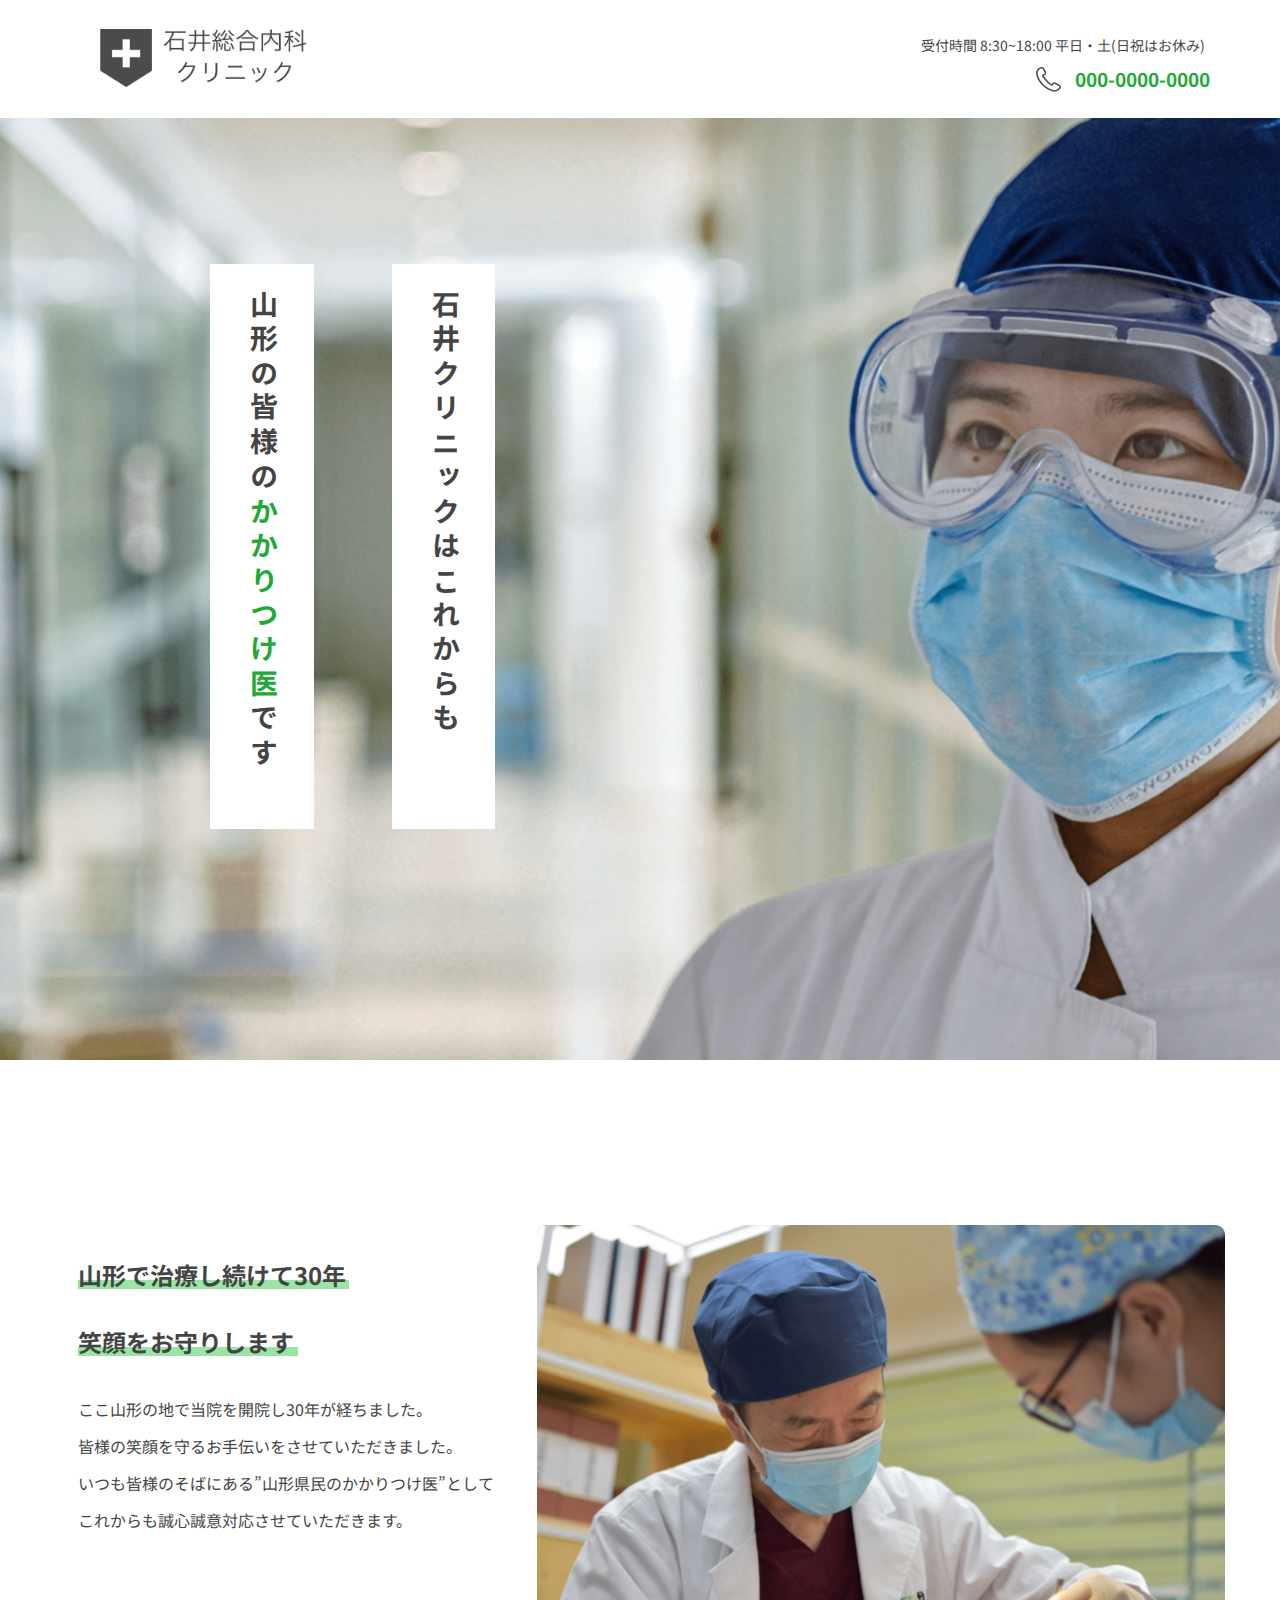
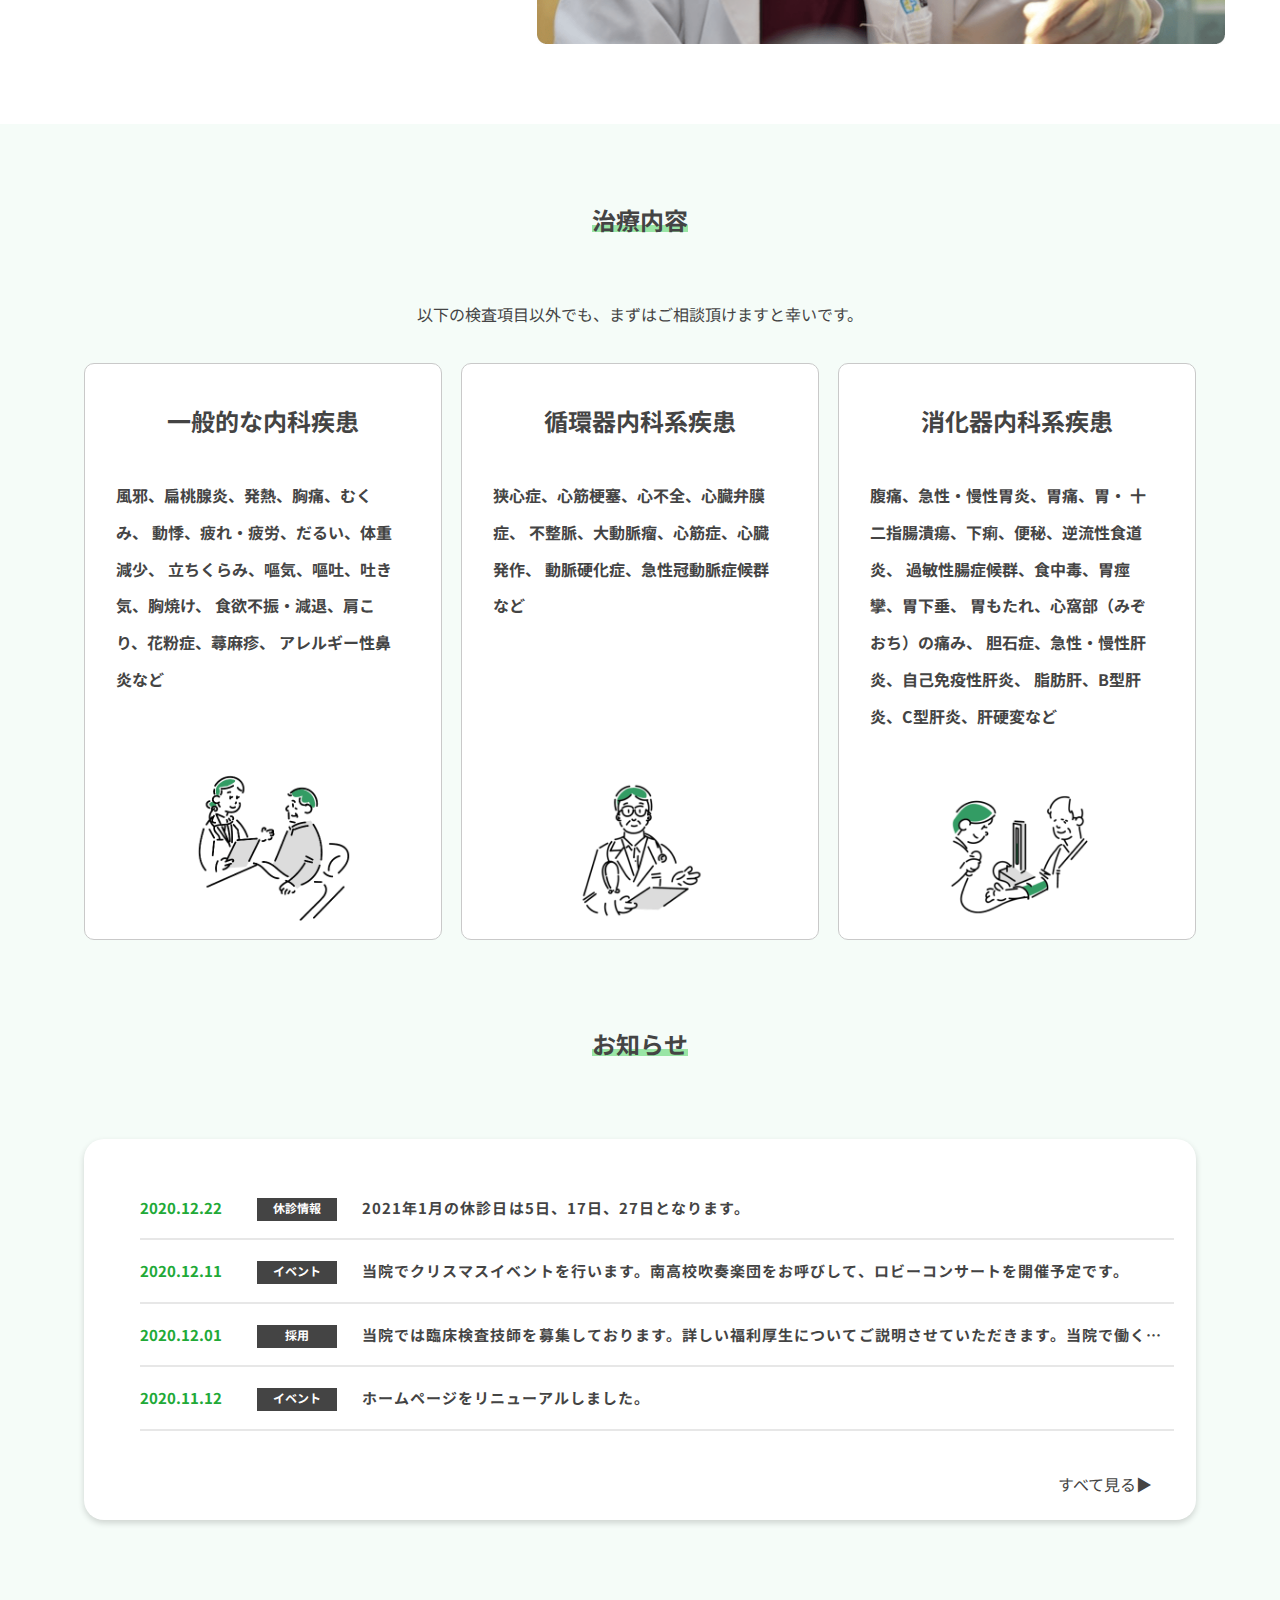
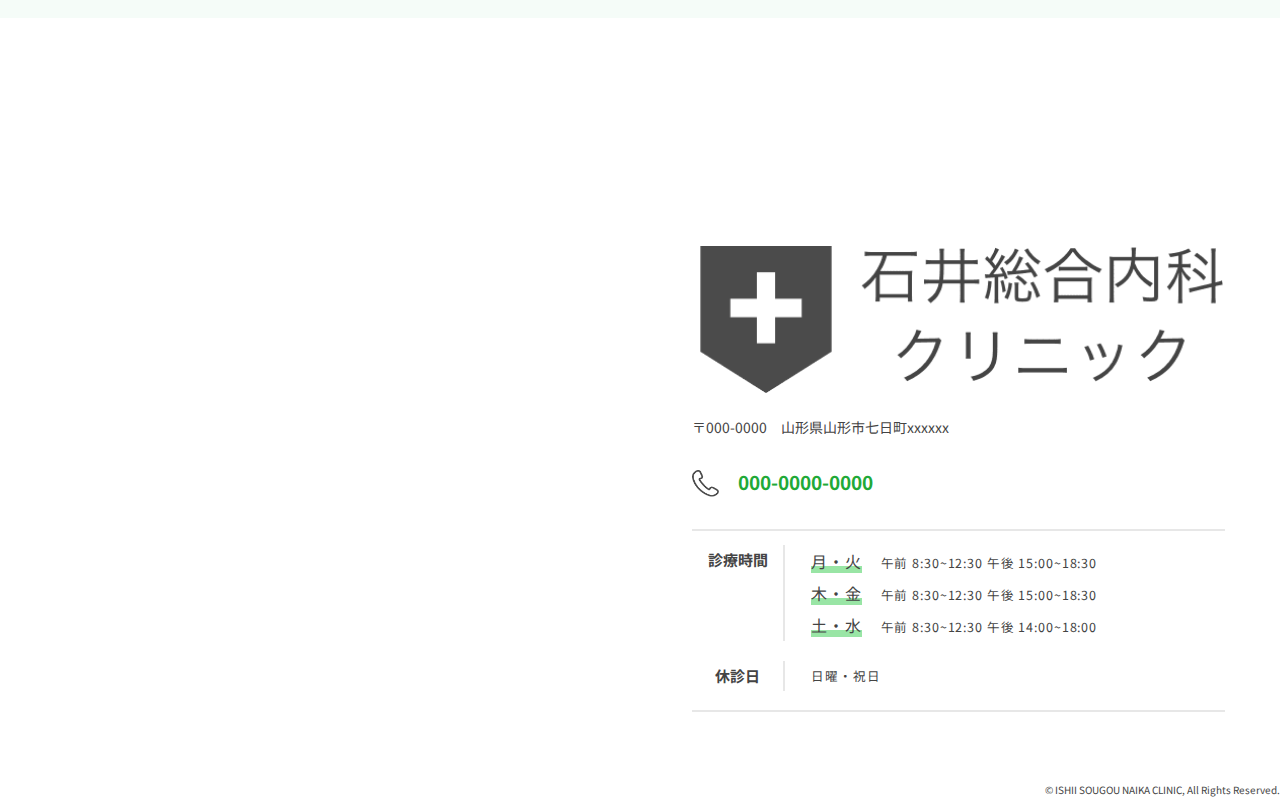
==== commit 6e0a159d: "change" ====
--- a/index.html
+++ b/index.html
@@ -17,7 +17,7 @@
     <header class="l-header">
       <div class="l-header__inner">
         <a href="#">
-          <img src="画像/img/グループ 1.png" alt="site-logo" />
+          <img src="画像/img/グループ 1.png" alt="site-logo" />
         </a>
         <div class="l-header__connect">
           <p>受付時間 8:30~18:00 平日・土(日祝はお休み)</p>
@@ -134,7 +134,7 @@
             ></iframe>
           </div>
           <div class="p-article__add-right">
-            <img src="画像/img/グループ 2.png" alt="logo" />
+            <img src="画像/img/グループ 2.png" alt="logo" />
             <div class="p-article__add-right__1">
               <p>〒000-0000</p>
               <p>山形県山形市七日町xxxxxx</p>
